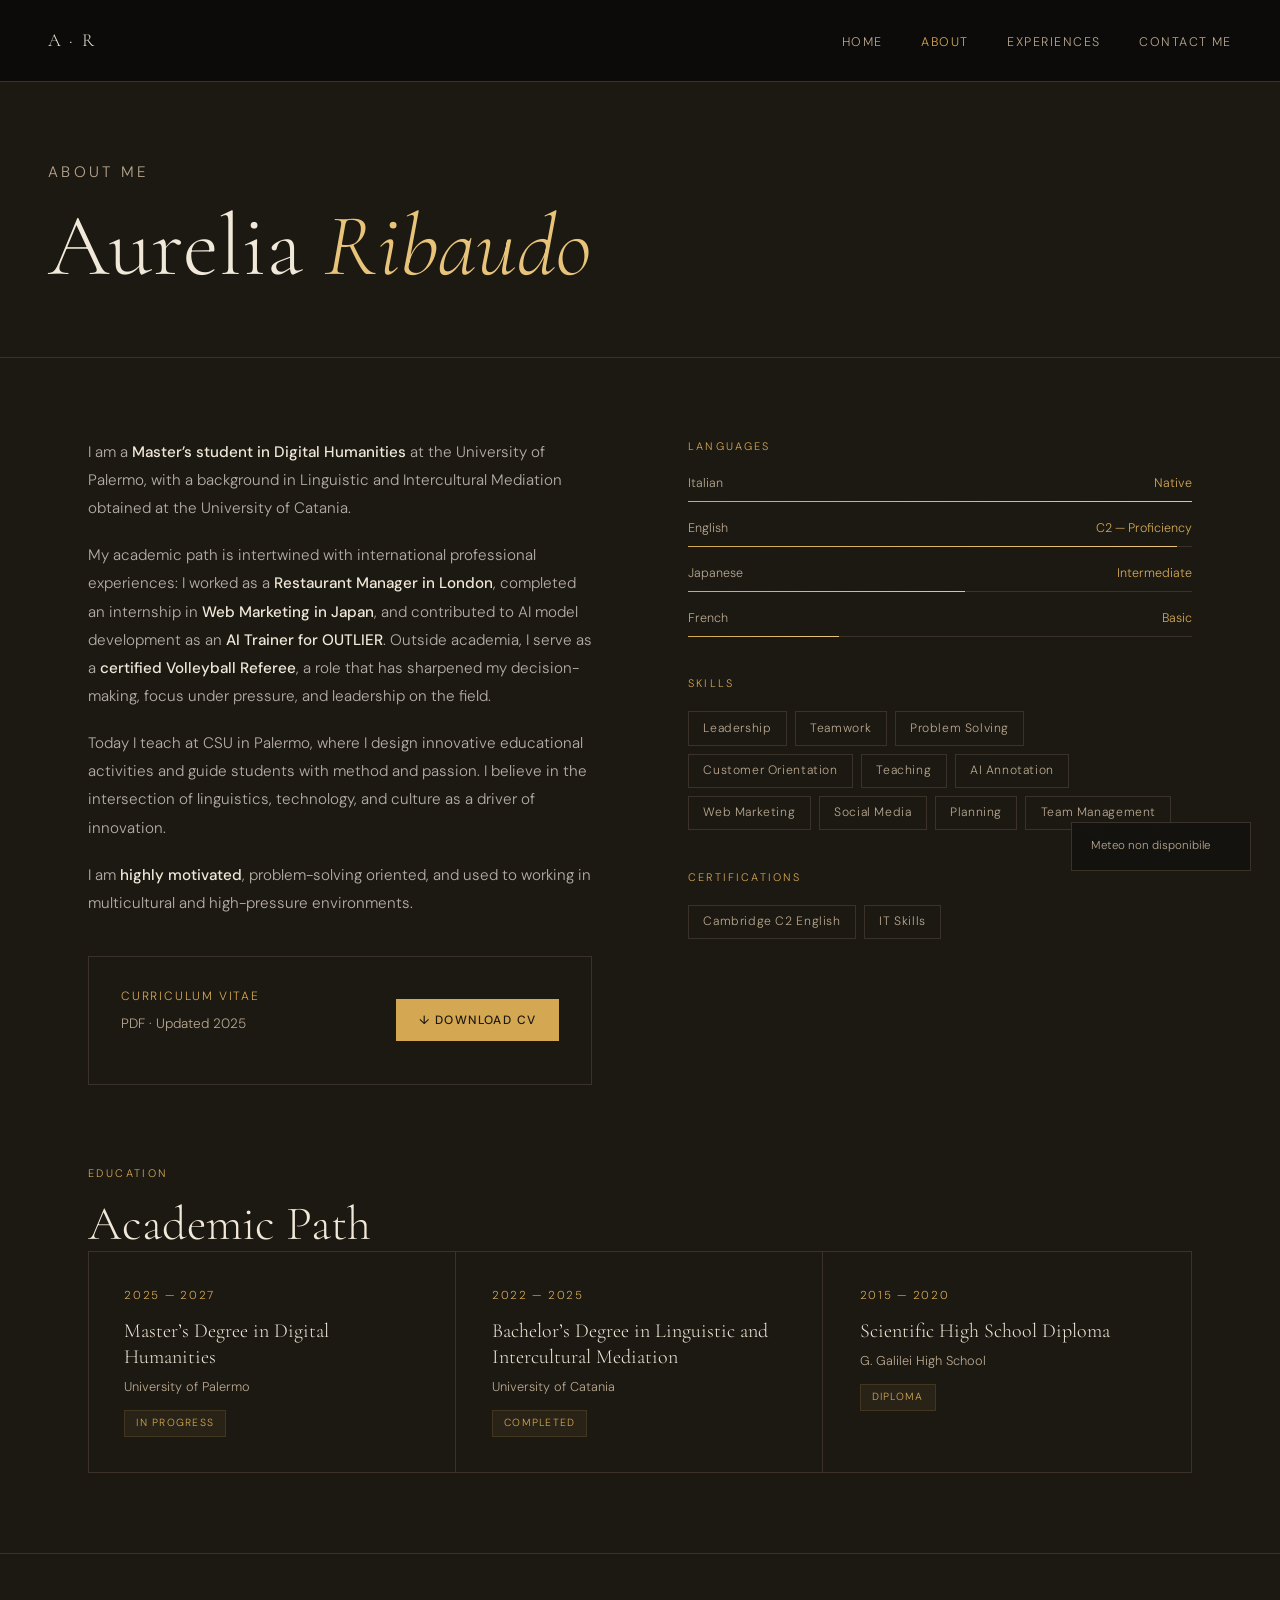
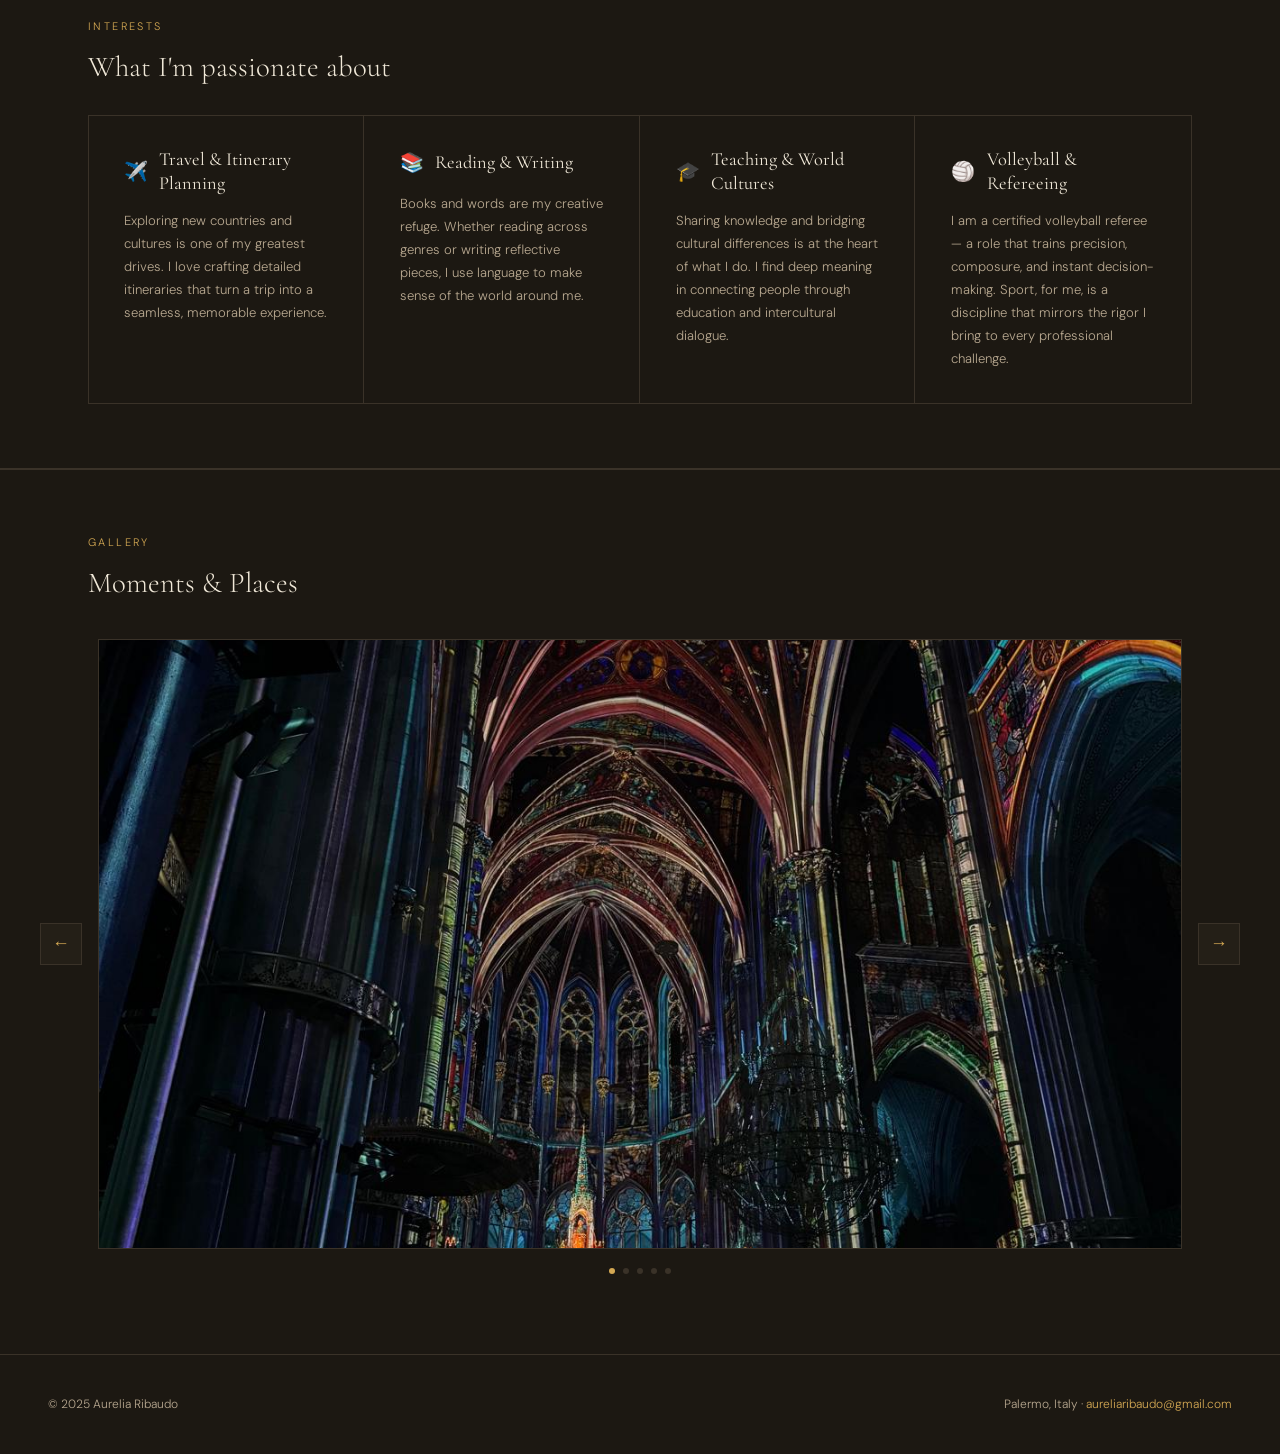
==== about.html @ 33ee03a0 "Add files via upload" ====
<!DOCTYPE html>
<html lang="en">
<head>
  <meta charset="UTF-8" />
  <meta name="viewport" content="width=device-width, initial-scale=1.0" />
  <title>About — Aurelia Ribaudo</title>
  <link rel="preconnect" href="https://fonts.googleapis.com" />
  <link rel="preconnect" href="https://fonts.gstatic.com" crossorigin />
  <link href="https://fonts.googleapis.com/css2?family=Cormorant+Garamond:ital,wght@0,300;0,400;0,600;1,300;1,400&family=DM+Sans:wght@300;400;500&display=swap" rel="stylesheet" />
  <link rel="stylesheet" href="css/global.css" />
  <link rel="stylesheet" href="css/about.css" />
</head>
<body>

<!-- NAV -->
<nav id="main-nav" class="solid">
  <a href="index.html" class="nav-logo">A · R </a>
  <ul class="nav-links">
    <li><a href="index.html">Home</a></li>
    <li><a href="about.html" class="active">About</a></li>
    <li><a href="projects.html">Experiences</a></li>
    <li><a href="contact.html">Contact Me</a></li>
  </ul>
</nav>

<!-- WEATHER WIDGET -->
<div id="weather-widget"></div>

<!-- PAGE HEADER -->
<div class="page-header" style="--before-text: 'ABOUT'">
  <p class="label">About me</p>
  <h1>Aurelia <em>Ribaudo</em></h1>
</div>

<!-- ABOUT -->
<div class="about-section">
  <div class="about-grid">

    <!-- BIO -->
    <div class="about-body animate">
      <p>I am a <strong>Master’s student in Digital Humanities</strong> at the University of Palermo, with a background in Linguistic and Intercultural Mediation obtained at the University of Catania.</p>
      <p>My academic path is intertwined with international professional experiences: I worked as a <strong>Restaurant Manager in London</strong>, completed an internship in <strong>Web Marketing in Japan</strong>, and contributed to AI model development as an <strong>AI Trainer for OUTLIER</strong>. Outside academia, I serve as a <strong>certified Volleyball Referee</strong>, a role that has sharpened my decision-making, focus under pressure, and leadership on the field.</p>      <p>Today I teach at CSU in Palermo, where I design innovative educational activities and guide students with method and passion. I believe in the intersection of linguistics, technology, and culture as a driver of innovation.</p>
      <p>I am <strong>highly motivated</strong>, problem-solving oriented, and used to working in multicultural and high-pressure environments.</p>

      <div class="cv-download-card">
        <div class="cv-info">
          <p>Curriculum Vitae</p>
          <p>PDF · Updated 2025</p>
        </div>
        <a href="images/cvaurepdf.pdf" download class="btn-dl">
          ↓ Download CV
        </a>
      </div>
    </div>

    <!-- SKILLS -->
    <div class="skills-col animate" style="transition-delay:.15s">
      <div class="skill-group">
        <p class="skill-group-label">Languages</p>
        <div class="skill-bar-item">
          <div class="skill-bar-label"><span>Italian</span><span>Native</span></div>
          <div class="skill-bar-track"><div class="skill-bar-fill" data-w="100"></div></div>
        </div>
        <div class="skill-bar-item">
          <div class="skill-bar-label"><span>English</span><span>C2 — Proficiency</span></div>
          <div class="skill-bar-track"><div class="skill-bar-fill" data-w="97"></div></div>
        </div>
        <div class="skill-bar-item">
          <div class="skill-bar-label"><span>Japanese</span><span>Intermediate</span></div>
          <div class="skill-bar-track"><div class="skill-bar-fill" data-w="55"></div></div>
        </div>
        <div class="skill-bar-item">
          <div class="skill-bar-label"><span>French</span><span>Basic</span></div>
          <div class="skill-bar-track"><div class="skill-bar-fill" data-w="30"></div></div>
        </div>
      </div>

      <div class="skill-group">
        <p class="skill-group-label">Skills</p>
        <div class="skill-tags">
          <span class="skill-tag">Leadership</span>
          <span class="skill-tag">Teamwork</span>
          <span class="skill-tag">Problem Solving</span>
          <span class="skill-tag">Customer Orientation</span>
          <span class="skill-tag">Teaching</span>
          <span class="skill-tag">AI Annotation</span>
          <span class="skill-tag">Web Marketing</span>
          <span class="skill-tag">Social Media</span>
          <span class="skill-tag">Planning</span>
          <span class="skill-tag">Team Management</span>
        </div>
      </div>

      <div class="skill-group">
        <p class="skill-group-label">Certifications</p>
        <div class="skill-tags">
          <span class="skill-tag">Cambridge C2 English</span>
          <span class="skill-tag">IT Skills</span>
        </div>
      </div>
    </div>
  </div>
</div>

<!-- EDUCATION -->
<div class="edu-section animate">
  <p class="section-label">Education</p>
  <h2 class="section-title">Academic Path</h2>
  <div class="edu-grid">
    <div class="edu-card">
      <p class="edu-years">2025 — 2027</p>
      <p class="edu-degree">Master’s Degree in Digital Humanities</p>
      <p class="edu-inst">University of Palermo</p>
      <span class="edu-badge">In progress</span>
    </div>
    <div class="edu-card">
      <p class="edu-years">2022 — 2025</p>
      <p class="edu-degree">Bachelor’s Degree in Linguistic and Intercultural Mediation</p>
      <p class="edu-inst">University of Catania</p>
      <span class="edu-badge">Completed</span>
    </div>
    <div class="edu-card">
      <p class="edu-years">2015 — 2020</p>
      <p class="edu-degree">Scientific High School Diploma</p>
      <p class="edu-inst">G. Galilei High School</p>
      <span class="edu-badge">Diploma</span>
    </div>
  </div>
</div>

<!-- INTERESTS -->
<div class="interests-section">
  <div class="interests-inner">
    <p class="section-label">Interests</p>
    <h2 class="section-title" style="font-size:1.8rem">What I'm passionate about</h2>
    <div class="interests-grid">

      <div class="interest-card">
        <div class="interest-card-header">
          <span class="interest-icon">✈️</span>
          <h3 class="interest-card-title">Travel & Itinerary Planning</h3>
        </div>
        <p class="interest-card-desc">Exploring new countries and cultures is one of my greatest drives. I love crafting detailed itineraries that turn a trip into a seamless, memorable experience.</p>
      </div>

      <div class="interest-card">
        <div class="interest-card-header">
          <span class="interest-icon">📚</span>
          <h3 class="interest-card-title">Reading & Writing</h3>
        </div>
        <p class="interest-card-desc">Books and words are my creative refuge. Whether reading across genres or writing reflective pieces, I use language to make sense of the world around me.</p>
      </div>

      <div class="interest-card">
        <div class="interest-card-header">
          <span class="interest-icon">🎓</span>
          <h3 class="interest-card-title">Teaching & World Cultures</h3>
        </div>
        <p class="interest-card-desc">Sharing knowledge and bridging cultural differences is at the heart of what I do. I find deep meaning in connecting people through education and intercultural dialogue.</p>
      </div>
      <div class="interest-card">

      <div class="interest-card-header">
        <span class="interest-icon">🏐</span>
        <h3 class="interest-card-title">Volleyball & Refereeing</h3>
      </div>
      <p class="interest-card-desc">I am a certified volleyball referee — a role that trains precision, composure, and instant decision-making. Sport, for me, is a discipline that mirrors the rigor I bring to every professional challenge.</p>
    </div>

    </div>
  </div>
</div>

<!-- GALLERY -->
<div class="gallery-section">
  <div class="gallery-inner">
    <p class="section-label">Gallery</p>
    <h2 class="section-title" style="font-size:1.8rem">Moments & Places</h2>
  </div>
 <div class="gallery-track-wrapper">
  <button class="gallery-arrow left" id="galleryPrev">&#8592;</button>
  <div class="gallery-track" id="galleryTrack">
    <div class="gallery-slide"><img src="images/img1.jpeg" alt="Photo 1" /></div>
    <div class="gallery-slide"><img src="images/img2.jpeg" alt="Photo 2" /></div>
    <div class="gallery-slide"><img src="images/img3.jpeg" alt="Photo 3" /></div>
    <div class="gallery-slide"><img src="images/img4.jpeg" alt="Photo 4" /></div>
    <div class="gallery-slide"><img src="images/img5.jpeg" alt="Photo 5" /></div>
  </div>
  <button class="gallery-arrow right" id="galleryNext">&#8594;</button>
</div>
<div class="gallery-dots"></div>
</div>

<!-- FOOTER -->
<footer>
  <span>© 2025 Aurelia Ribaudo</span>
  <span>Palermo, Italy · <a href="mailto:aureliaribaudo@gmail.com">aureliaribaudo@gmail.com</a></span>
</footer>

<script src="js/nav.js"></script>
<script src="js/weather.js"></script>
<script src="js/about.js"></script>
</body>
</html>
---- css/global.css ----
/* ── RESET & ROOT ── */
*, *::before, *::after { box-sizing: border-box; margin: 0; padding: 0; }

:root {
  --bg:          #1c1812;          /* sfondo bruno scuro ma non nero */
  --surface:     #241f17;          /* superfici leggermente più chiare */
  --border:      #3a3228;          /* bordi visibili */
  --cream:       #f0e8d8;          /* testo principale: crema chiara, alto contrasto */
  --muted:       #b8a890;          /* testo secondario: leggibile, non troppo fioco */
  --gold:        #d4a853;          /* accento oro vivo */
  --gold-light:  #e8c47a;          /* accento dorato più luminoso */
}

html { scroll-behavior: smooth; }

body {
  background: var(--bg);
  color: var(--cream);
  font-family: 'DM Sans', sans-serif;
  font-weight: 300;
  line-height: 1.6;
  overflow-x: hidden;
}

/* ── NAV ── */
nav {
  position: fixed; top: 0; left: 0; width: 100%; z-index: 100;
  display: flex; align-items: center; justify-content: space-between;
  padding: 1.6rem 3rem;
  border-bottom: 1px solid transparent;
  transition: border-color .4s, background .4s;
}
nav.scrolled {
  background: rgba(12,11,9,.92);
  backdrop-filter: blur(12px);
  border-color: var(--border);
}
nav.solid {
  background: rgba(12,11,9,.92);
  backdrop-filter: blur(12px);
  border-color: var(--border);
}
.nav-logo {
  font-family: 'Cormorant Garamond', serif;
  font-size: 1.15rem; font-weight: 300;
  letter-spacing: .12em; color: var(--cream);
  text-decoration: none;
}
.nav-links { display: flex; gap: 2.4rem; list-style: none; }
.nav-links a {
  color: var(--muted); text-decoration: none;
  font-size: .78rem; letter-spacing: .12em; text-transform: uppercase;
  transition: color .3s;
}
.nav-links a:hover, .nav-links a.active { color: var(--gold); }

/* ── PAGE HEADER ── */
.page-header {
  padding: 9rem 3rem 4rem;
  border-bottom: 1px solid var(--border);
  position: relative; overflow: hidden;
}
.page-header::before {
  position: absolute; right: -1rem; top: 50%; transform: translateY(-50%);
  font-family: 'Cormorant Garamond', serif; font-size: 14vw; font-weight: 300;
  color: #c4a35a06; line-height: 1; pointer-events: none; white-space: nowrap;
}
.label {
  font-size: .68rem; letter-spacing: .22em;
  text-transform: uppercase; color: var(--gold); margin-bottom: 1rem;
}
.page-header h1 {
  font-family: 'Cormorant Garamond', serif;
  font-size: clamp(2.5rem, 7vw, 5.5rem);
  font-weight: 300; line-height: 1.05;
}
.page-header h1 em { font-style: italic; color: var(--gold-light); }
.page-header p { margin-top: 1rem; font-size: .95rem; color: var(--muted); max-width: 480px; }

/* ── SHARED SECTION UTILS ── */
.section-label {
  font-size: .68rem; letter-spacing: .22em;
  text-transform: uppercase; color: var(--gold); margin-bottom: 1rem;
}
.section-title {
  font-family: 'Cormorant Garamond', serif;
  font-size: clamp(1.8rem, 4vw, 3rem);
  font-weight: 300; line-height: 1.1;
}

/* ── BUTTONS ── */
.btn {
  display: inline-block; text-decoration: none;
  padding: .8rem 2rem; font-size: .78rem;
  letter-spacing: .14em; text-transform: uppercase;
  transition: all .3s;
}
.btn-primary { background: var(--gold); color: var(--bg); font-weight: 500; }
.btn-primary:hover { background: var(--gold-light); }
.btn-outline { border: 1px solid var(--muted); color: var(--cream); }
.btn-outline:hover { border-color: var(--gold); color: var(--gold); }

/* ── FOOTER ── */
footer {
  border-top: 1px solid var(--border);
  padding: 2.5rem 3rem;
  display: flex; justify-content: space-between; align-items: center;
  font-size: .75rem; color: var(--muted);
}
footer a { color: var(--gold); text-decoration: none; }

/* ── ANIMATE UTILITY ── */
.animate {
  opacity: 0; transform: translateY(20px);
  transition: opacity .7s, transform .7s;
}
.animate.visible { opacity: 1; transform: translateY(0); }

/* ── WEATHER WIDGET ── */
#weather-widget {
  position: fixed; bottom: 1.8rem; right: 1.8rem; z-index: 200;
  background: rgba(20, 19, 16, .92);
  backdrop-filter: blur(14px);
  border: 1px solid var(--border);
  padding: .9rem 1.2rem;
  display: flex; align-items: center; gap: .9rem;
  min-width: 180px;
  opacity: 0; transform: translateY(10px);
  transition: opacity .5s, transform .5s, border-color .3s;
  cursor: default;
}
#weather-widget.loaded { opacity: 1; transform: translateY(0); }
#weather-widget:hover { border-color: var(--gold); }
.weather-icon { font-size: 1.5rem; line-height: 1; flex-shrink: 0; }
.weather-body { display: flex; flex-direction: column; gap: .05rem; }
.weather-temp {
  font-family: 'Cormorant Garamond', serif;
  font-size: 1.3rem; font-weight: 300; color: var(--cream); line-height: 1;
}
.weather-desc {
  font-size: .68rem; letter-spacing: .08em; text-transform: uppercase;
  color: var(--muted);
}
.weather-loc {
  font-size: .65rem; color: #cfcecb; letter-spacing: .06em;
}
.weather-error { font-size: .72rem; color: var(--muted); }

/* ── ANIMATIONS ── */
@keyframes fadeUp { from { opacity: 0; transform: translateY(24px); } to { opacity: 1; transform: translateY(0); } }
@keyframes fadeIn { from { opacity: 0; } to { opacity: 1; } }
@keyframes pulse { 0%,100% { opacity: 1; } 50% { opacity: .3; } }

/* ── RESPONSIVE ── */
@media (max-width: 768px) {
  nav { padding: 1.2rem 1.5rem; }
  .page-header { padding: 7rem 1.5rem 3rem; }
  footer { flex-direction: column; gap: 1rem; text-align: center; padding: 2rem 1.5rem; }
  #weather-widget { bottom: 1rem; right: 1rem; padding: .7rem .9rem; min-width: 0; }
}
---- css/about.css ----
:root {
  --bg:          #1c1812;          /* sfondo bruno scuro ma non nero */
  --surface:     #241f17;          /* superfici leggermente più chiare */
  --border:      #3a3228;          /* bordi visibili */
  --cream:       #f0e8d8;          /* testo principale: crema chiara, alto contrasto */
  --muted:       #b8a890;          /* testo secondario: leggibile, non troppo fioco */
  --gold:        #d4a853;          /* accento oro vivo */
  --gold-light:  #e8c47a;          /* accento dorato più luminoso */
}/* ── ABOUT SECTION ── */
.about-section { padding: 5rem 3rem; max-width: 1200px; margin: 0 auto; }
.about-grid { display: grid; grid-template-columns: 1fr 1fr; gap: 6rem; align-items: start; }

.about-body p { color: #b5afa6; font-size: .95rem; line-height: 1.85; margin-bottom: 1.2rem; }
.about-body p strong { color: var(--cream); font-weight: 500; }

/* CV Download Card */
.cv-download-card {
  margin-top: 2.4rem;
  border: 1px solid var(--border);
  padding: 1.8rem 2rem;
  display: flex; align-items: center; justify-content: space-between; gap: 1rem;
  transition: border-color .3s;
}
.cv-download-card:hover { border-color: var(--gold); }
.cv-info p:first-child {
  font-size: .75rem; letter-spacing: .15em; text-transform: uppercase;
  color: var(--gold); margin-bottom: .2rem;
}
.cv-info p:last-child { font-size: .85rem; color: var(--muted); }
.btn-dl {
  display: inline-flex; align-items: center; gap: .5rem;
  background: var(--gold); color: var(--bg);
  padding: .7rem 1.4rem;
  font-size: .75rem; letter-spacing: .12em; text-transform: uppercase; font-weight: 500;
  text-decoration: none; white-space: nowrap; transition: background .3s;
}
.btn-dl:hover { background: var(--gold-light); }

/* ── SKILLS COL ── */
.skill-group { margin-bottom: 2.4rem; }
.skill-group-label { font-size: .68rem; letter-spacing: .2em; text-transform: uppercase; color: var(--gold); margin-bottom: 1.2rem; }

.skill-tags { display: flex; flex-wrap: wrap; gap: .5rem; }
.skill-tag {
  padding: .4rem .9rem; border: 1px solid var(--border);
  font-size: .76rem; color: var(--muted); letter-spacing: .05em; transition: all .25s;
}
.skill-tag:hover { border-color: var(--gold); color: var(--cream); }

.skill-bar-item { margin-bottom: 1.1rem; }
.skill-bar-label {
  display: flex; justify-content: space-between;
  font-size: .78rem; color: var(--muted); margin-bottom: .4rem;
}
.skill-bar-label span:last-child { color: var(--gold); }
.skill-bar-track { height: 1px; background: var(--border); position: relative; }
.skill-bar-fill {
  height: 1px;
  background: linear-gradient(90deg, var(--gold), var(--gold-light));
  width: 0; transition: width 1.2s ease;
}

/* ── EDUCATION ── */
.edu-section { padding: 0 3rem 5rem; max-width: 1200px; margin: 0 auto; }
.edu-grid {
  display: grid; grid-template-columns: repeat(auto-fit, minmax(280px, 1fr));
  gap: 1px; border: 1px solid var(--border);
}
.edu-card {
  padding: 2.2rem; border-right: 1px solid var(--border);
  transition: background .3s;
}
.edu-card:last-child { border-right: none; }
.edu-card:hover { background: var(--surface); }
.edu-years { font-size: .72rem; letter-spacing: .15em; text-transform: uppercase; color: var(--gold); margin-bottom: .8rem; }
.edu-degree { font-family: 'Cormorant Garamond', serif; font-size: 1.25rem; line-height: 1.3; color: var(--cream); margin-bottom: .4rem; }
.edu-inst { font-size: .8rem; color: var(--muted); }
.edu-badge {
  display: inline-block; margin-top: .8rem;
  padding: .25rem .7rem;
  background: #c4a35a12; border: 1px solid #c4a35a28;
  color: var(--gold); font-size: .65rem; letter-spacing: .12em; text-transform: uppercase;
}

/* ── INTERESTS ── */
.interests-section {
  padding: 4rem 0;               
  background: var(--bg);
  border-top: 1px solid var(--border);
  border-bottom: 1px solid var(--border);
}

.interests-inner {
  max-width: 1200px;
  margin: 0 auto;
  padding: 0 3rem;             
}
.interests-grid {
  display: grid;
  grid-template-columns: repeat(auto-fit, minmax(260px, 1fr));
  gap: 1px;
  border: 1px solid var(--border);
  margin-top: 2rem;
}

.interest-card {
  padding: 2rem 2.2rem;
  border-right: 1px solid var(--border);
  transition: background .3s;
}
.interest-card:last-child { border-right: none; }
.interest-card:hover { background: rgba(212, 168, 83, 0.04); }

.interest-card-header {
  display: flex;
  align-items: center;
  gap: .7rem;
  margin-bottom: .9rem;
}

.interest-icon { font-size: 1.2rem; }

.interest-card-title {
  font-family: 'Cormorant Garamond', serif;
  font-size: 1.15rem;
  font-weight: 400;
  color: var(--cream);
  line-height: 1.3;
}

.interest-card-desc {
  font-size: .82rem;
  color: var(--muted);
  line-height: 1.75;
}
/* ── GALLERY ── */
.gallery-section {
  padding: 4rem 0 5rem;
  background: var(--bg);
  border-top: 1px solid var(--border);
}
.gallery-inner {
  max-width: 1200px;
  margin: 0 auto 2.5rem;
  padding: 0 3rem;
}

.gallery-track-wrapper {
  position: relative;
  max-width: 1200px;
  margin: 0 auto;
  padding: 0 0rem;
  display: flex;
  align-items: center;
  gap: 1rem;
}

.gallery-track {
  flex: 1;
  overflow: hidden;              /* nasconde tutto tranne la slide attiva */
  border: 1px solid var(--border);
  aspect-ratio: 16 / 9;         /* proporzione del rettangolo */
  position: relative;
}

.gallery-slide {
  position: absolute;
  inset: 0;
  opacity: 0;
  transition: opacity .6s ease;
}
.gallery-slide.active { opacity: 1; }

.gallery-slide img {
  width: 100%;
  height: 100%;
  object-fit: cover;             /* riempie il rettangolo senza distorcere */
  display: block;
}

/* Frecce */
.gallery-arrow {
  flex-shrink: 0;
  background: var(--surface);
  border: 1px solid var(--border);
  color: var(--gold);
  width: 42px; height: 42px;
  font-size: 1.1rem;
  cursor: pointer;
  transition: all .25s;
  display: flex; align-items: center; justify-content: center;
}
.gallery-arrow:hover { background: var(--gold); color: var(--bg); border-color: var(--gold); }

/* Dots */
.gallery-dots {
  display: flex;
  justify-content: center;
  gap: .5rem;
  margin-top: 1.2rem;
}
.gallery-dot {
  width: 6px; height: 6px;
  border-radius: 50%;
  background: var(--border);
  cursor: pointer;
  transition: background .3s;
}
.gallery-dot.active { background: var(--gold); }

@media (max-width: 768px) {
  .gallery-inner  { padding: 0 1.5rem; }
  .gallery-track-wrapper { padding: 0 1.5rem; }
  .gallery-arrow  { width: 34px; height: 34px; font-size: .9rem; }
}

@media (max-width: 768px) {
  .gallery-inner { padding: 0 1.5rem; }
  .gallery-track { padding: 0 1.5rem; }
  .gallery-arrow { display: none; }
}

/* ── RESPONSIVE ── */
@media (max-width: 768px) {
  .about-section { padding: 3rem 1.5rem; }
  .about-grid { grid-template-columns: 1fr; gap: 3rem; }
  .edu-section { padding: 0 1.5rem 3rem; }
  .interests-section { padding: 2.5rem 1.5rem; }
  .cv-download-card { flex-direction: column; align-items: flex-start; }
  .interest-card { border-right: none; border-bottom: 1px solid var(--border); }
  .interest-card:last-child { border-bottom: none; }
}
/* ── RESPONSIVE ── */
@media (max-width: 768px) {
  .about-section { padding: 3rem 1.5rem; }
  .about-grid { grid-template-columns: 1fr; gap: 3rem; }
  .edu-section { padding: 0 1.5rem 3rem; }
  .interests-section { padding: 2.5rem 1.5rem; }
  .cv-download-card { flex-direction: column; align-items: flex-start; }
}
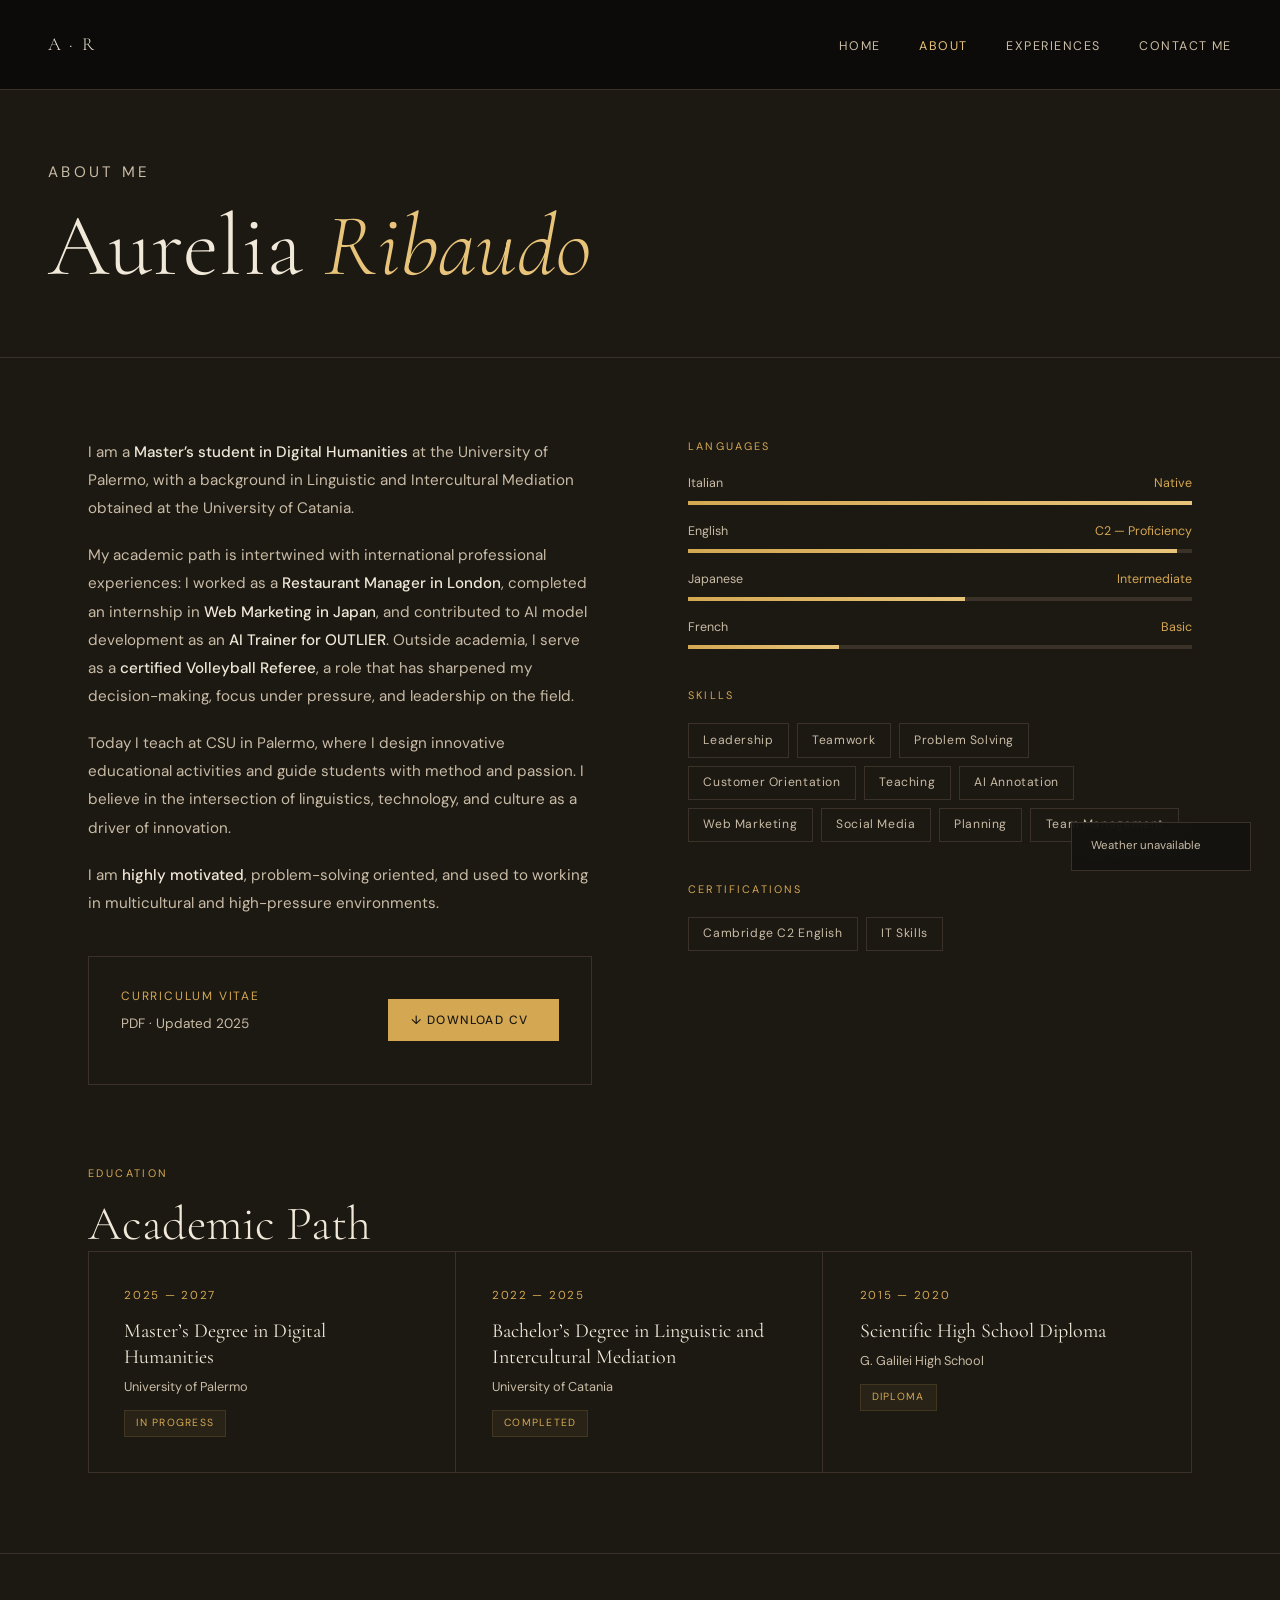
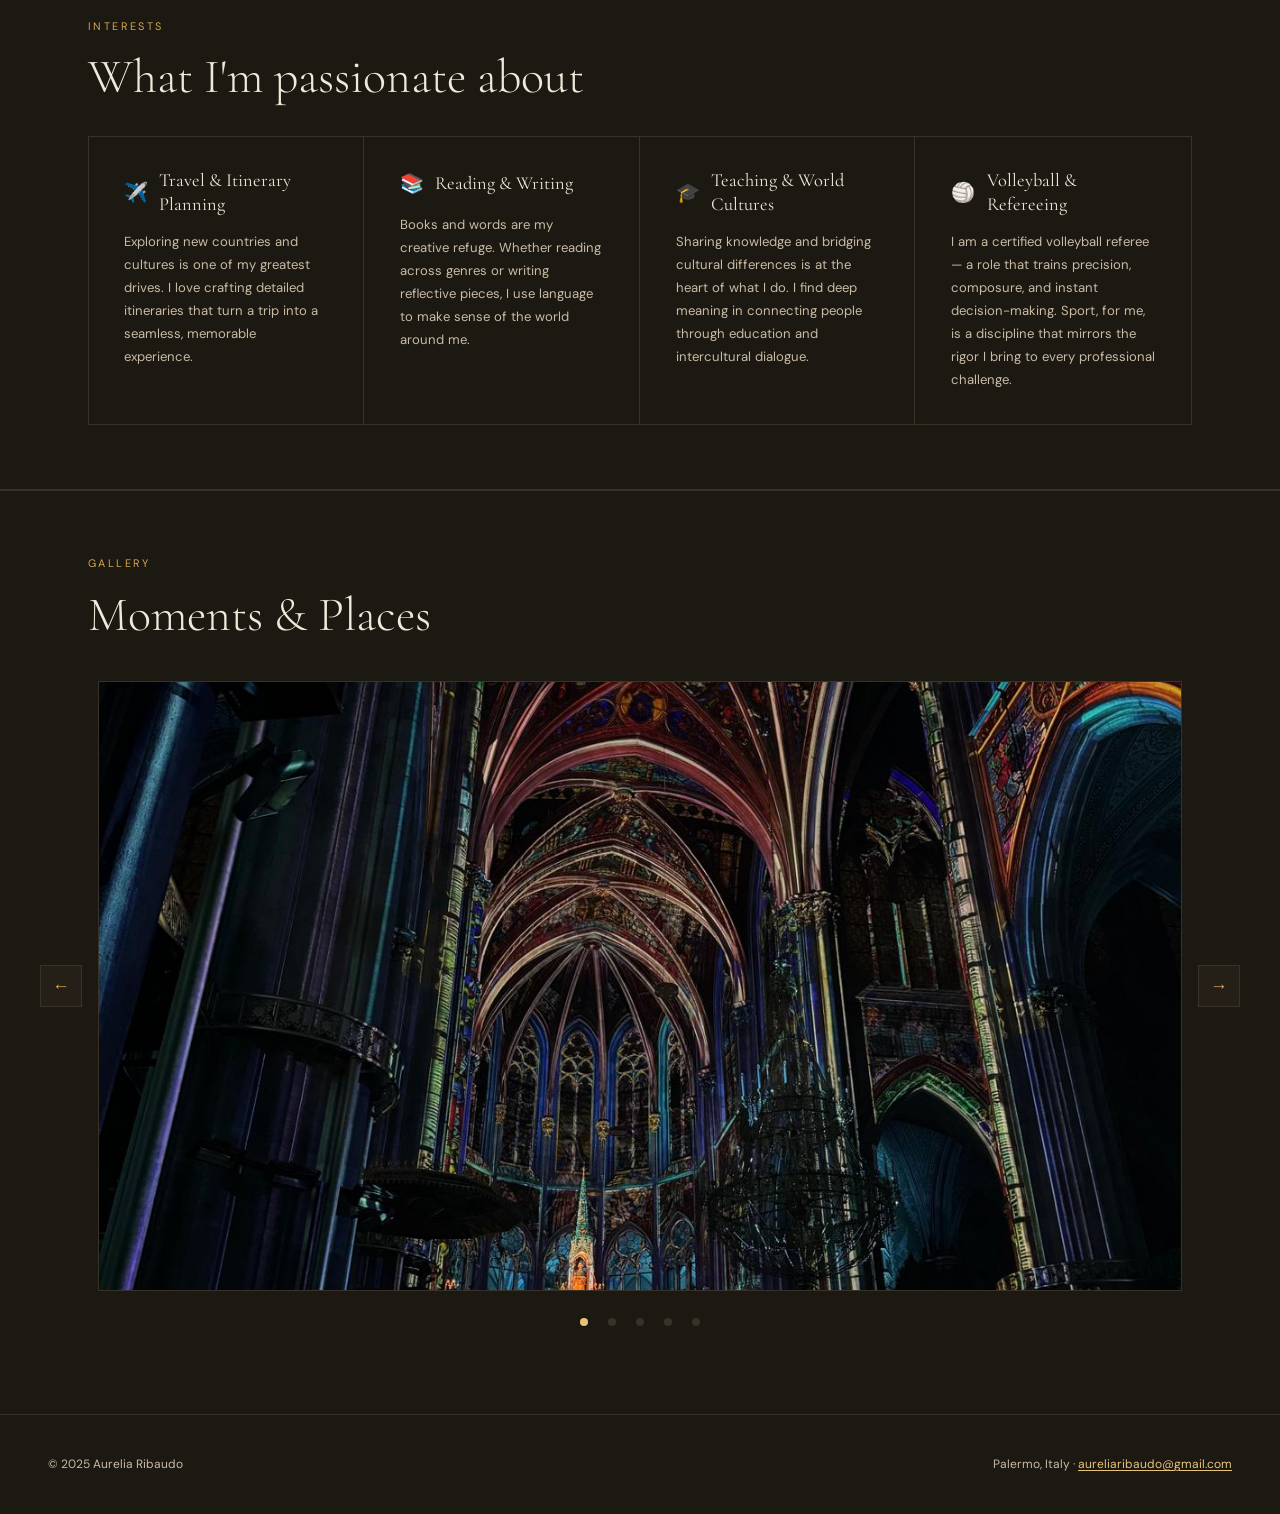
==== commit c134afa0: "Add files via upload" ====
--- a/about.html
+++ b/about.html
@@ -1,35 +1,38 @@
 <!DOCTYPE html>
 <html lang="en">
 <head>
-  <meta charset="UTF-8" />
-  <meta name="viewport" content="width=device-width, initial-scale=1.0" />
+  <meta charset="UTF-8">
+  <meta name="viewport" content="width=device-width, initial-scale=1.0">
   <title>About — Aurelia Ribaudo</title>
-  <link rel="preconnect" href="https://fonts.googleapis.com" />
-  <link rel="preconnect" href="https://fonts.gstatic.com" crossorigin />
-  <link href="https://fonts.googleapis.com/css2?family=Cormorant+Garamond:ital,wght@0,300;0,400;0,600;1,300;1,400&family=DM+Sans:wght@300;400;500&display=swap" rel="stylesheet" />
-  <link rel="stylesheet" href="css/global.css" />
-  <link rel="stylesheet" href="css/about.css" />
+  <link rel="preconnect" href="https://fonts.googleapis.com">
+  <link rel="preconnect" href="https://fonts.gstatic.com" crossorigin>
+  <link href="https://fonts.googleapis.com/css2?family=Cormorant+Garamond:ital,wght@0,300;0,400;0,600;1,300;1,400&family=DM+Sans:wght@300;400;500&display=swap" rel="stylesheet">
+  <link rel="stylesheet" href="css/global.css">
+  <link rel="stylesheet" href="css/about.css">
 </head>
 <body>
+<a class="skip-link" href="#main-content">Skip to main content</a>
 
 <!-- NAV -->
-<nav id="main-nav" class="solid">
-  <a href="index.html" class="nav-logo">A · R </a>
+<nav id="main-nav" class="solid" aria-label="Main navigation">
+  <a href="index.html" class="nav-logo">A · R<span class="sr-only">, Aurelia Ribaudo home page</span></a>
   <ul class="nav-links">
     <li><a href="index.html">Home</a></li>
-    <li><a href="about.html" class="active">About</a></li>
+    <li><a href="about.html" class="active" aria-current="page">About</a></li>
     <li><a href="projects.html">Experiences</a></li>
     <li><a href="contact.html">Contact Me</a></li>
   </ul>
 </nav>
 
 <!-- WEATHER WIDGET -->
-<div id="weather-widget"></div>
+<div id="weather-widget" role="status" aria-live="polite" aria-atomic="true" aria-label="Current weather"></div>
+
+<main id="main-content" tabindex="-1">
 
 <!-- PAGE HEADER -->
-<div class="page-header" style="--before-text: 'ABOUT'">
+<div class="page-header">
   <p class="label">About me</p>
-  <h1>Aurelia <em>Ribaudo</em></h1>
+  <h1 id="about-title">Aurelia <em>Ribaudo</em></h1>
 </div>
 
 <!-- ABOUT -->
@@ -48,30 +51,30 @@
           <p>PDF · Updated 2025</p>
         </div>
         <a href="images/cvaurepdf.pdf" download class="btn-dl">
-          ↓ Download CV
+          ↓ Download CV<span class="sr-only"> PDF</span>
         </a>
       </div>
     </div>
 
     <!-- SKILLS -->
-    <div class="skills-col animate" style="transition-delay:.15s">
+    <div class="skills-col animate delay-short">
       <div class="skill-group">
         <p class="skill-group-label">Languages</p>
         <div class="skill-bar-item">
           <div class="skill-bar-label"><span>Italian</span><span>Native</span></div>
-          <div class="skill-bar-track"><div class="skill-bar-fill" data-w="100"></div></div>
+          <progress class="skill-bar-track" value="100" max="100" aria-label="Italian language proficiency: Native">100%</progress>
         </div>
         <div class="skill-bar-item">
           <div class="skill-bar-label"><span>English</span><span>C2 — Proficiency</span></div>
-          <div class="skill-bar-track"><div class="skill-bar-fill" data-w="97"></div></div>
+          <progress class="skill-bar-track" value="97" max="100" aria-label="English language proficiency: C2 Proficiency">97%</progress>
         </div>
         <div class="skill-bar-item">
           <div class="skill-bar-label"><span>Japanese</span><span>Intermediate</span></div>
-          <div class="skill-bar-track"><div class="skill-bar-fill" data-w="55"></div></div>
+          <progress class="skill-bar-track" value="55" max="100" aria-label="Japanese language proficiency: Intermediate">55%</progress>
         </div>
         <div class="skill-bar-item">
           <div class="skill-bar-label"><span>French</span><span>Basic</span></div>
-          <div class="skill-bar-track"><div class="skill-bar-fill" data-w="30"></div></div>
+          <progress class="skill-bar-track" value="30" max="100" aria-label="French language proficiency: Basic">30%</progress>
         </div>
       </div>
 
@@ -132,37 +135,37 @@
 <div class="interests-section">
   <div class="interests-inner">
     <p class="section-label">Interests</p>
-    <h2 class="section-title" style="font-size:1.8rem">What I'm passionate about</h2>
+    <h2 class="section-title section-title-sm">What I'm passionate about</h2>
     <div class="interests-grid">
 
       <div class="interest-card">
         <div class="interest-card-header">
-          <span class="interest-icon">✈️</span>
-          <h3 class="interest-card-title">Travel & Itinerary Planning</h3>
+          <span class="interest-icon" aria-hidden="true">✈️</span>
+          <h3 class="interest-card-title">Travel &amp; Itinerary Planning</h3>
         </div>
         <p class="interest-card-desc">Exploring new countries and cultures is one of my greatest drives. I love crafting detailed itineraries that turn a trip into a seamless, memorable experience.</p>
       </div>
 
       <div class="interest-card">
         <div class="interest-card-header">
-          <span class="interest-icon">📚</span>
-          <h3 class="interest-card-title">Reading & Writing</h3>
+          <span class="interest-icon" aria-hidden="true">📚</span>
+          <h3 class="interest-card-title">Reading &amp; Writing</h3>
         </div>
         <p class="interest-card-desc">Books and words are my creative refuge. Whether reading across genres or writing reflective pieces, I use language to make sense of the world around me.</p>
       </div>
 
       <div class="interest-card">
         <div class="interest-card-header">
-          <span class="interest-icon">🎓</span>
-          <h3 class="interest-card-title">Teaching & World Cultures</h3>
+          <span class="interest-icon" aria-hidden="true">🎓</span>
+          <h3 class="interest-card-title">Teaching &amp; World Cultures</h3>
         </div>
         <p class="interest-card-desc">Sharing knowledge and bridging cultural differences is at the heart of what I do. I find deep meaning in connecting people through education and intercultural dialogue.</p>
       </div>
       <div class="interest-card">
 
       <div class="interest-card-header">
-        <span class="interest-icon">🏐</span>
-        <h3 class="interest-card-title">Volleyball & Refereeing</h3>
+        <span class="interest-icon" aria-hidden="true">🏐</span>
+        <h3 class="interest-card-title">Volleyball &amp; Refereeing</h3>
       </div>
       <p class="interest-card-desc">I am a certified volleyball referee — a role that trains precision, composure, and instant decision-making. Sport, for me, is a discipline that mirrors the rigor I bring to every professional challenge.</p>
     </div>
@@ -175,21 +178,23 @@
 <div class="gallery-section">
   <div class="gallery-inner">
     <p class="section-label">Gallery</p>
-    <h2 class="section-title" style="font-size:1.8rem">Moments & Places</h2>
+    <h2 class="section-title section-title-sm">Moments &amp; Places</h2>
   </div>
  <div class="gallery-track-wrapper">
-  <button class="gallery-arrow left" id="galleryPrev">&#8592;</button>
-  <div class="gallery-track" id="galleryTrack">
-    <div class="gallery-slide"><img src="images/img1.jpeg" alt="Photo 1" /></div>
-    <div class="gallery-slide"><img src="images/img2.jpeg" alt="Photo 2" /></div>
-    <div class="gallery-slide"><img src="images/img3.jpeg" alt="Photo 3" /></div>
-    <div class="gallery-slide"><img src="images/img4.jpeg" alt="Photo 4" /></div>
-    <div class="gallery-slide"><img src="images/img5.jpeg" alt="Photo 5" /></div>
-  </div>
-  <button class="gallery-arrow right" id="galleryNext">&#8594;</button>
-</div>
-<div class="gallery-dots"></div>
-</div>
+  <button class="gallery-arrow left" id="galleryPrev" type="button" aria-label="Previous gallery image">&#8592;</button>
+  <section class="gallery-track" id="galleryTrack" aria-label="Gallery: moments and places" aria-live="polite">
+    <div class="gallery-slide"><img src="images/img1.jpeg" alt="Illuminated Gothic church interior with vaulted ceiling and stained glass"></div>
+    <div class="gallery-slide"><img src="images/img2.jpeg" alt="City view through large palace windows overlooking gardens"></div>
+    <div class="gallery-slide"><img src="images/img3.jpeg" alt="Historic palace facade with green domes and a horse carriage"></div>
+    <div class="gallery-slide"><img src="images/img4.jpeg" alt="Two red mugs at a Christmas market with a decorated tree in the background"></div>
+    <div class="gallery-slide"><img src="images/img5.jpeg" alt="Breakfast with croissant and coffee in front of a Christmas tree"></div>
+  </section>
+  <button class="gallery-arrow right" id="galleryNext" type="button" aria-label="Next gallery image">&#8594;</button>
+</div>
+<div class="gallery-dots" role="group" aria-label="Choose gallery image"></div>
+</div>
+
+</main>
 
 <!-- FOOTER -->
 <footer>
@@ -201,4 +206,4 @@
 <script src="js/weather.js"></script>
 <script src="js/about.js"></script>
 </body>
-</html>+</html>
--- a/css/global.css
+++ b/css/global.css
@@ -6,9 +6,11 @@
   --surface:     #241f17;          /* superfici leggermente più chiare */
   --border:      #3a3228;          /* bordi visibili */
   --cream:       #f0e8d8;          /* testo principale: crema chiara, alto contrasto */
-  --muted:       #b8a890;          /* testo secondario: leggibile, non troppo fioco */
+  --muted:       #c9bca6;          /* testo secondario: leggibile, non troppo fioco */
   --gold:        #d4a853;          /* accento oro vivo */
   --gold-light:  #e8c47a;          /* accento dorato più luminoso */
+  --focus:       #f7d27a;
+  --error:       #ff8f8f;
 }
 
 html { scroll-behavior: smooth; }
@@ -17,10 +19,50 @@
   background: var(--bg);
   color: var(--cream);
   font-family: 'DM Sans', sans-serif;
-  font-weight: 300;
+  font-weight: 400;
   line-height: 1.6;
   overflow-x: hidden;
 }
+
+.skip-link {
+  position: fixed;
+  top: .75rem;
+  left: .75rem;
+  z-index: 1000;
+  transform: translateY(-160%);
+  background: var(--cream);
+  color: var(--bg);
+  padding: .75rem 1rem;
+  font-size: .85rem;
+  font-weight: 600;
+  text-decoration: none;
+  transition: transform .2s ease;
+}
+
+.skip-link:focus-visible { transform: translateY(0); }
+
+.sr-only {
+  position: absolute;
+  width: 1px;
+  height: 1px;
+  padding: 0;
+  margin: -1px;
+  overflow: hidden;
+  clip: rect(0, 0, 0, 0);
+  white-space: nowrap;
+  border: 0;
+}
+
+.delay-short { transition-delay: .15s; }
+
+.section-title-sm { font-size: 1.8rem; }
+
+:focus-visible {
+  outline: 3px solid var(--focus);
+  outline-offset: 4px;
+}
+
+main:focus { outline: none; }
 
 /* ── NAV ── */
 nav {
@@ -41,6 +83,10 @@
   border-color: var(--border);
 }
 .nav-logo {
+  display: inline-flex;
+  align-items: center;
+  min-height: 24px;
+  padding: .25rem 0;
   font-family: 'Cormorant Garamond', serif;
   font-size: 1.15rem; font-weight: 300;
   letter-spacing: .12em; color: var(--cream);
@@ -52,7 +98,7 @@
   font-size: .78rem; letter-spacing: .12em; text-transform: uppercase;
   transition: color .3s;
 }
-.nav-links a:hover, .nav-links a.active { color: var(--gold); }
+.nav-links a:hover, .nav-links a.active, .nav-links a[aria-current="page"] { color: var(--gold-light); }
 
 /* ── PAGE HEADER ── */
 .page-header {
@@ -95,7 +141,7 @@
   letter-spacing: .14em; text-transform: uppercase;
   transition: all .3s;
 }
-.btn-primary { background: var(--gold); color: var(--bg); font-weight: 500; }
+.btn-primary { background: var(--gold); color: var(--bg); font-weight: 600; }
 .btn-primary:hover { background: var(--gold-light); }
 .btn-outline { border: 1px solid var(--muted); color: var(--cream); }
 .btn-outline:hover { border-color: var(--gold); color: var(--gold); }
@@ -107,7 +153,7 @@
   display: flex; justify-content: space-between; align-items: center;
   font-size: .75rem; color: var(--muted);
 }
-footer a { color: var(--gold); text-decoration: none; }
+footer a { color: var(--gold-light); text-decoration: underline; text-underline-offset: .2em; }
 
 /* ── ANIMATE UTILITY ── */
 .animate {
@@ -146,6 +192,16 @@
 }
 .weather-error { font-size: .72rem; color: var(--muted); }
 
+@media (prefers-reduced-motion: reduce) {
+  html { scroll-behavior: auto; }
+  *, *::before, *::after {
+    animation-duration: .01ms !important;
+    animation-iteration-count: 1 !important;
+    scroll-behavior: auto !important;
+    transition-duration: .01ms !important;
+  }
+}
+
 /* ── ANIMATIONS ── */
 @keyframes fadeUp { from { opacity: 0; transform: translateY(24px); } to { opacity: 1; transform: translateY(0); } }
 @keyframes fadeIn { from { opacity: 0; } to { opacity: 1; } }
--- a/css/about.css
+++ b/css/about.css
@@ -3,14 +3,14 @@
   --surface:     #241f17;          /* superfici leggermente più chiare */
   --border:      #3a3228;          /* bordi visibili */
   --cream:       #f0e8d8;          /* testo principale: crema chiara, alto contrasto */
-  --muted:       #b8a890;          /* testo secondario: leggibile, non troppo fioco */
+  --muted:       #c9bca6;          /* testo secondario: leggibile, non troppo fioco */
   --gold:        #d4a853;          /* accento oro vivo */
   --gold-light:  #e8c47a;          /* accento dorato più luminoso */
 }/* ── ABOUT SECTION ── */
 .about-section { padding: 5rem 3rem; max-width: 1200px; margin: 0 auto; }
 .about-grid { display: grid; grid-template-columns: 1fr 1fr; gap: 6rem; align-items: start; }
 
-.about-body p { color: #b5afa6; font-size: .95rem; line-height: 1.85; margin-bottom: 1.2rem; }
+.about-body p { color: var(--muted); font-size: .95rem; line-height: 1.85; margin-bottom: 1.2rem; }
 .about-body p strong { color: var(--cream); font-weight: 500; }
 
 /* CV Download Card */
@@ -53,7 +53,19 @@
   font-size: .78rem; color: var(--muted); margin-bottom: .4rem;
 }
 .skill-bar-label span:last-child { color: var(--gold); }
-.skill-bar-track { height: 1px; background: var(--border); position: relative; }
+.skill-bar-track {
+  display: block;
+  width: 100%;
+  height: 4px;
+  background: var(--border);
+  border: 0;
+  position: relative;
+  appearance: none;
+  -webkit-appearance: none;
+}
+.skill-bar-track::-webkit-progress-bar { background: var(--border); }
+.skill-bar-track::-webkit-progress-value { background: linear-gradient(90deg, var(--gold), var(--gold-light)); }
+.skill-bar-track::-moz-progress-bar { background: linear-gradient(90deg, var(--gold), var(--gold-light)); }
 .skill-bar-fill {
   height: 1px;
   background: linear-gradient(90deg, var(--gold), var(--gold-light));
@@ -196,17 +208,32 @@
 .gallery-dots {
   display: flex;
   justify-content: center;
-  gap: .5rem;
+  gap: .25rem;
   margin-top: 1.2rem;
 }
 .gallery-dot {
-  width: 6px; height: 6px;
+  width: 24px; height: 24px;
+  border-radius: 50%;
+  border: 0;
+  background: transparent;
+  cursor: pointer;
+  display: block;
+  padding: 0;
+  position: relative;
+  transition: background .3s;
+}
+.gallery-dot::before {
+  content: '';
+  position: absolute;
+  top: 50%;
+  left: 50%;
+  width: 8px;
+  height: 8px;
   border-radius: 50%;
   background: var(--border);
-  cursor: pointer;
-  transition: background .3s;
-}
-.gallery-dot.active { background: var(--gold); }
+  transform: translate(-50%, -50%);
+}
+.gallery-dot.active::before, .gallery-dot[aria-current="true"]::before { background: var(--gold-light); }
 
 @media (max-width: 768px) {
   .gallery-inner  { padding: 0 1.5rem; }
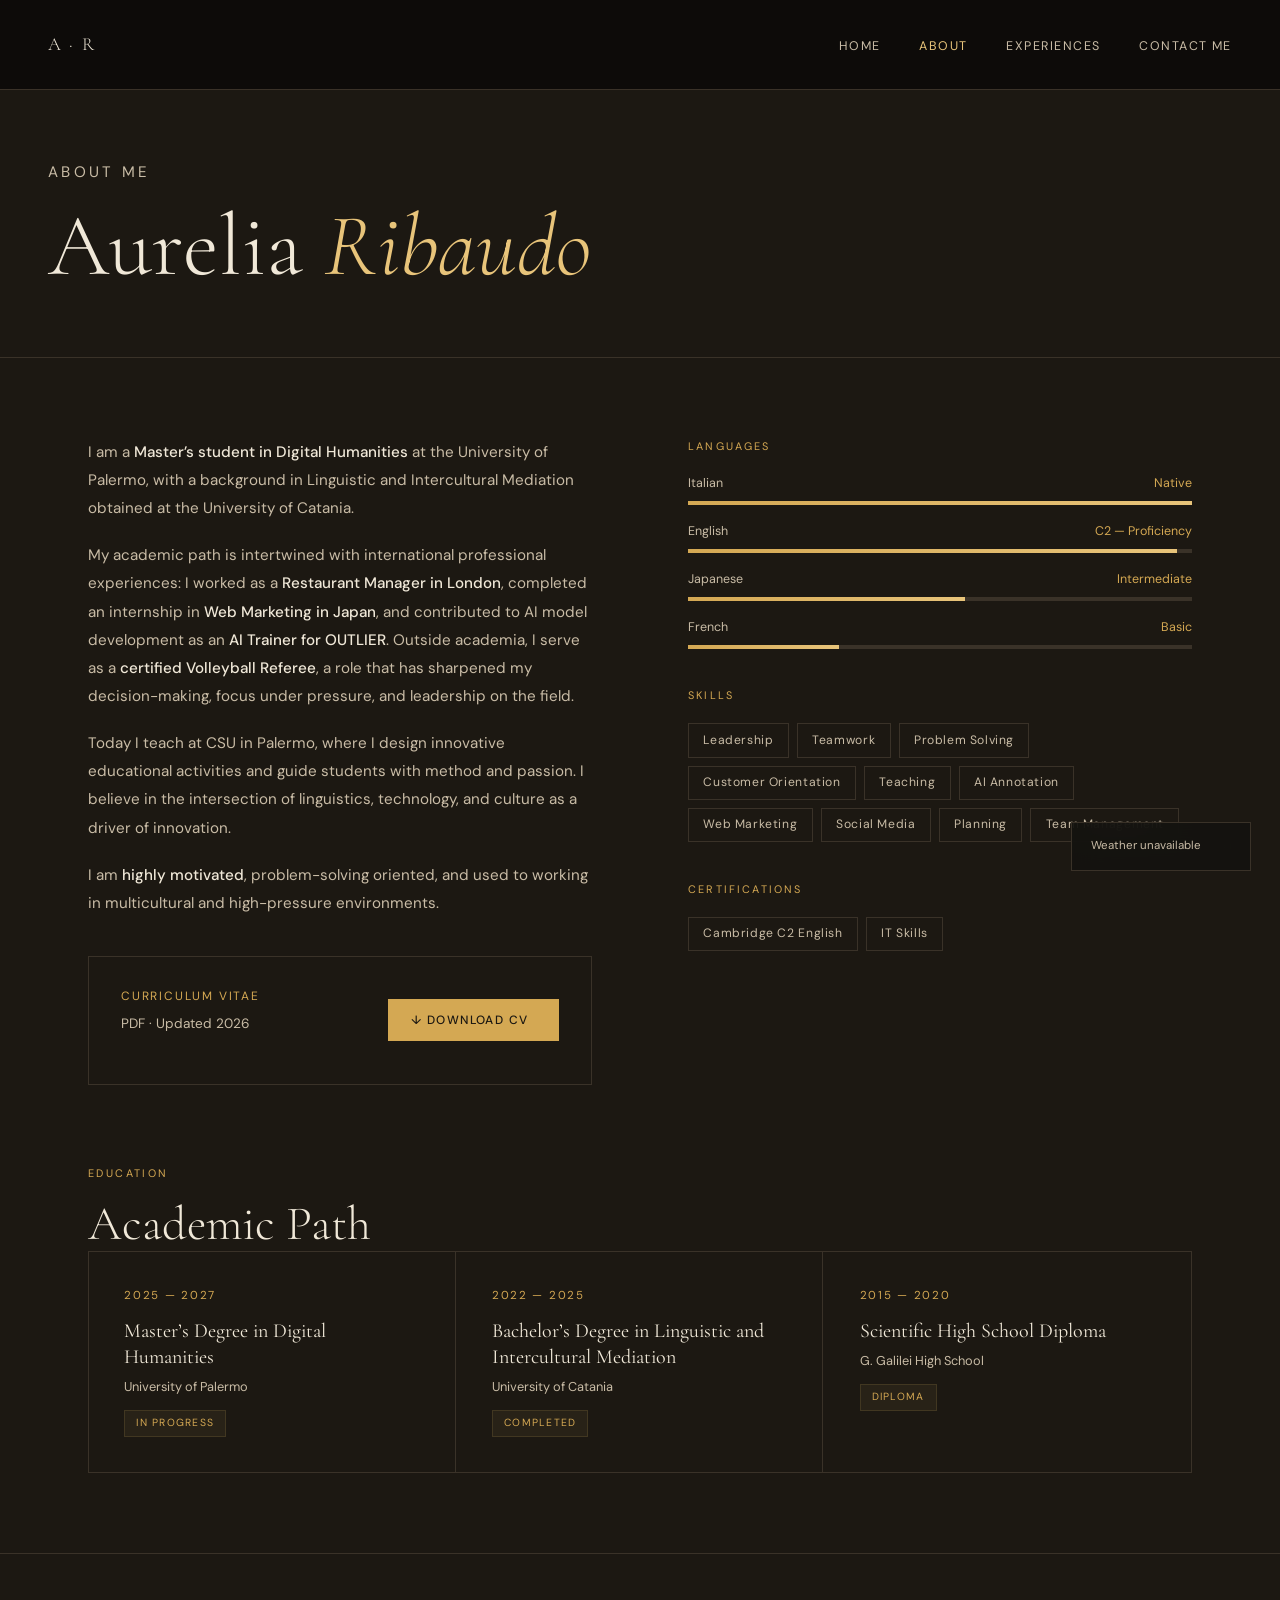
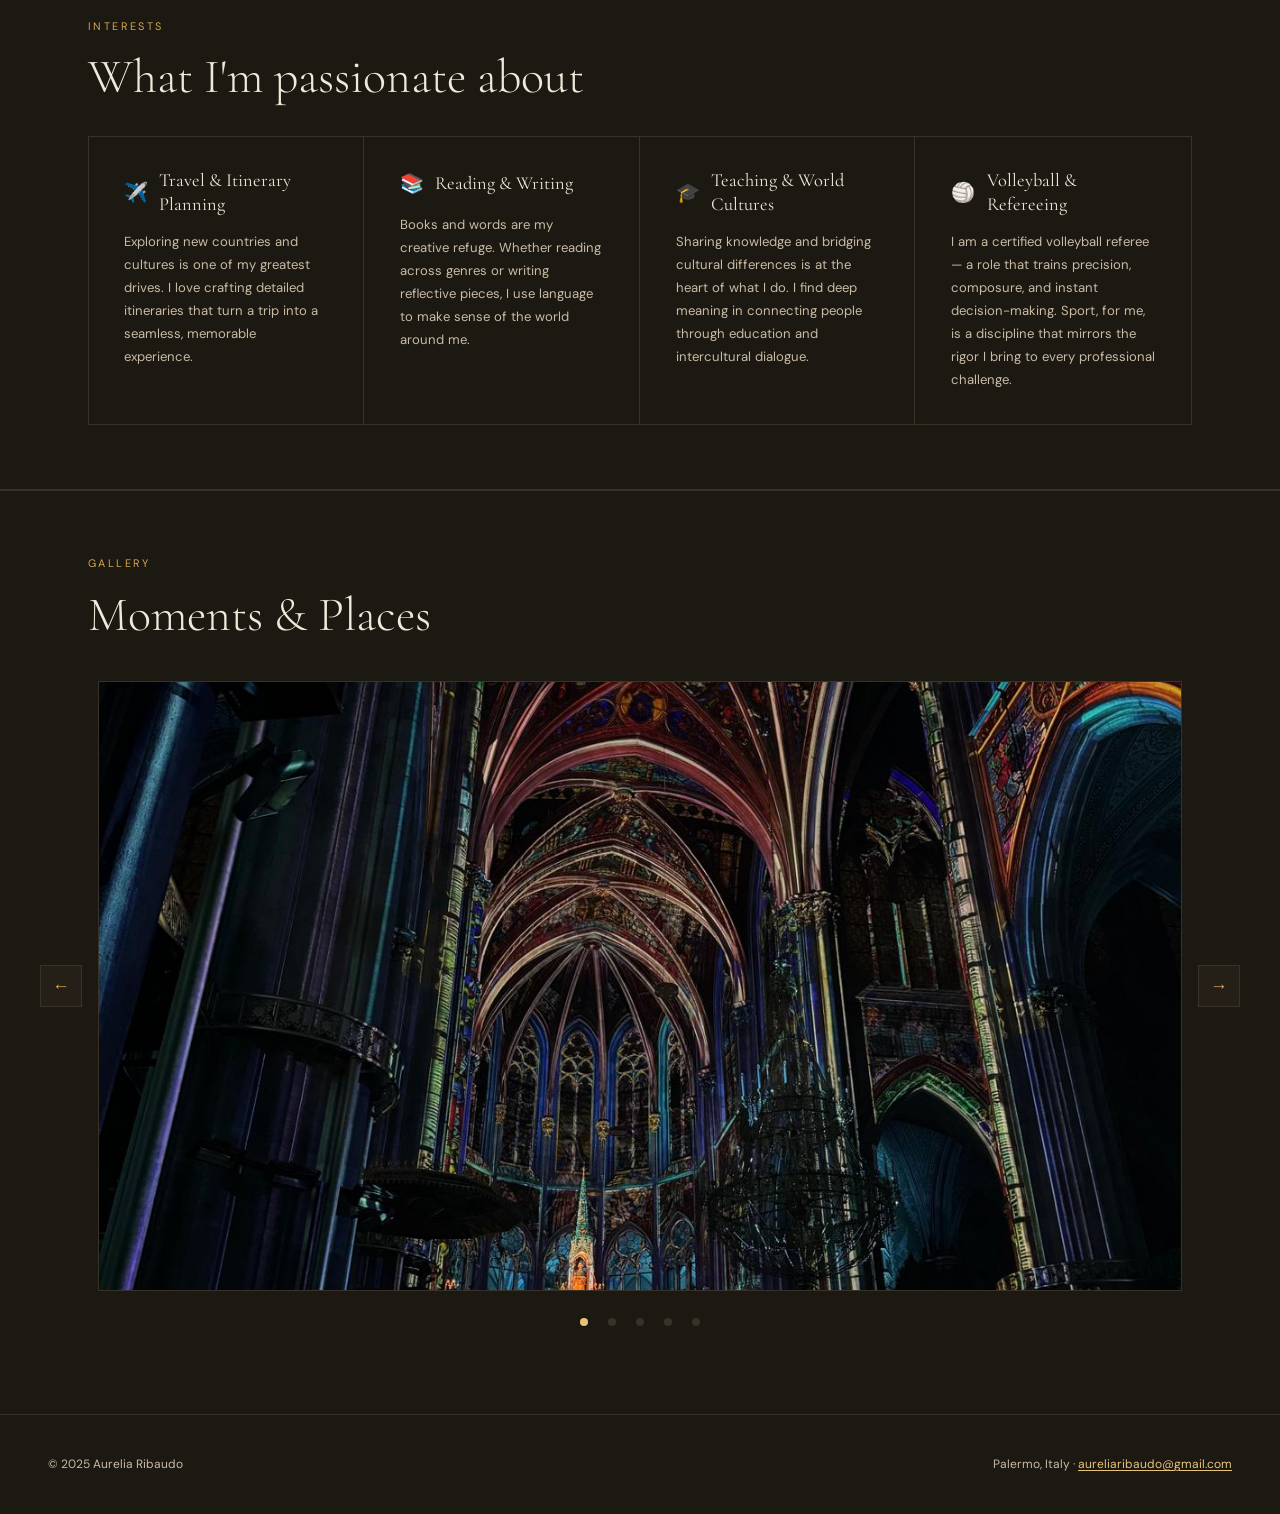
==== commit bd4a57bb: "Add files via upload" ====
--- a/about.html
+++ b/about.html
@@ -48,7 +48,7 @@
       <div class="cv-download-card">
         <div class="cv-info">
           <p>Curriculum Vitae</p>
-          <p>PDF · Updated 2025</p>
+          <p>PDF · Updated 2026</p>
         </div>
         <a href="images/cvaurepdf.pdf" download class="btn-dl">
           ↓ Download CV<span class="sr-only"> PDF</span>
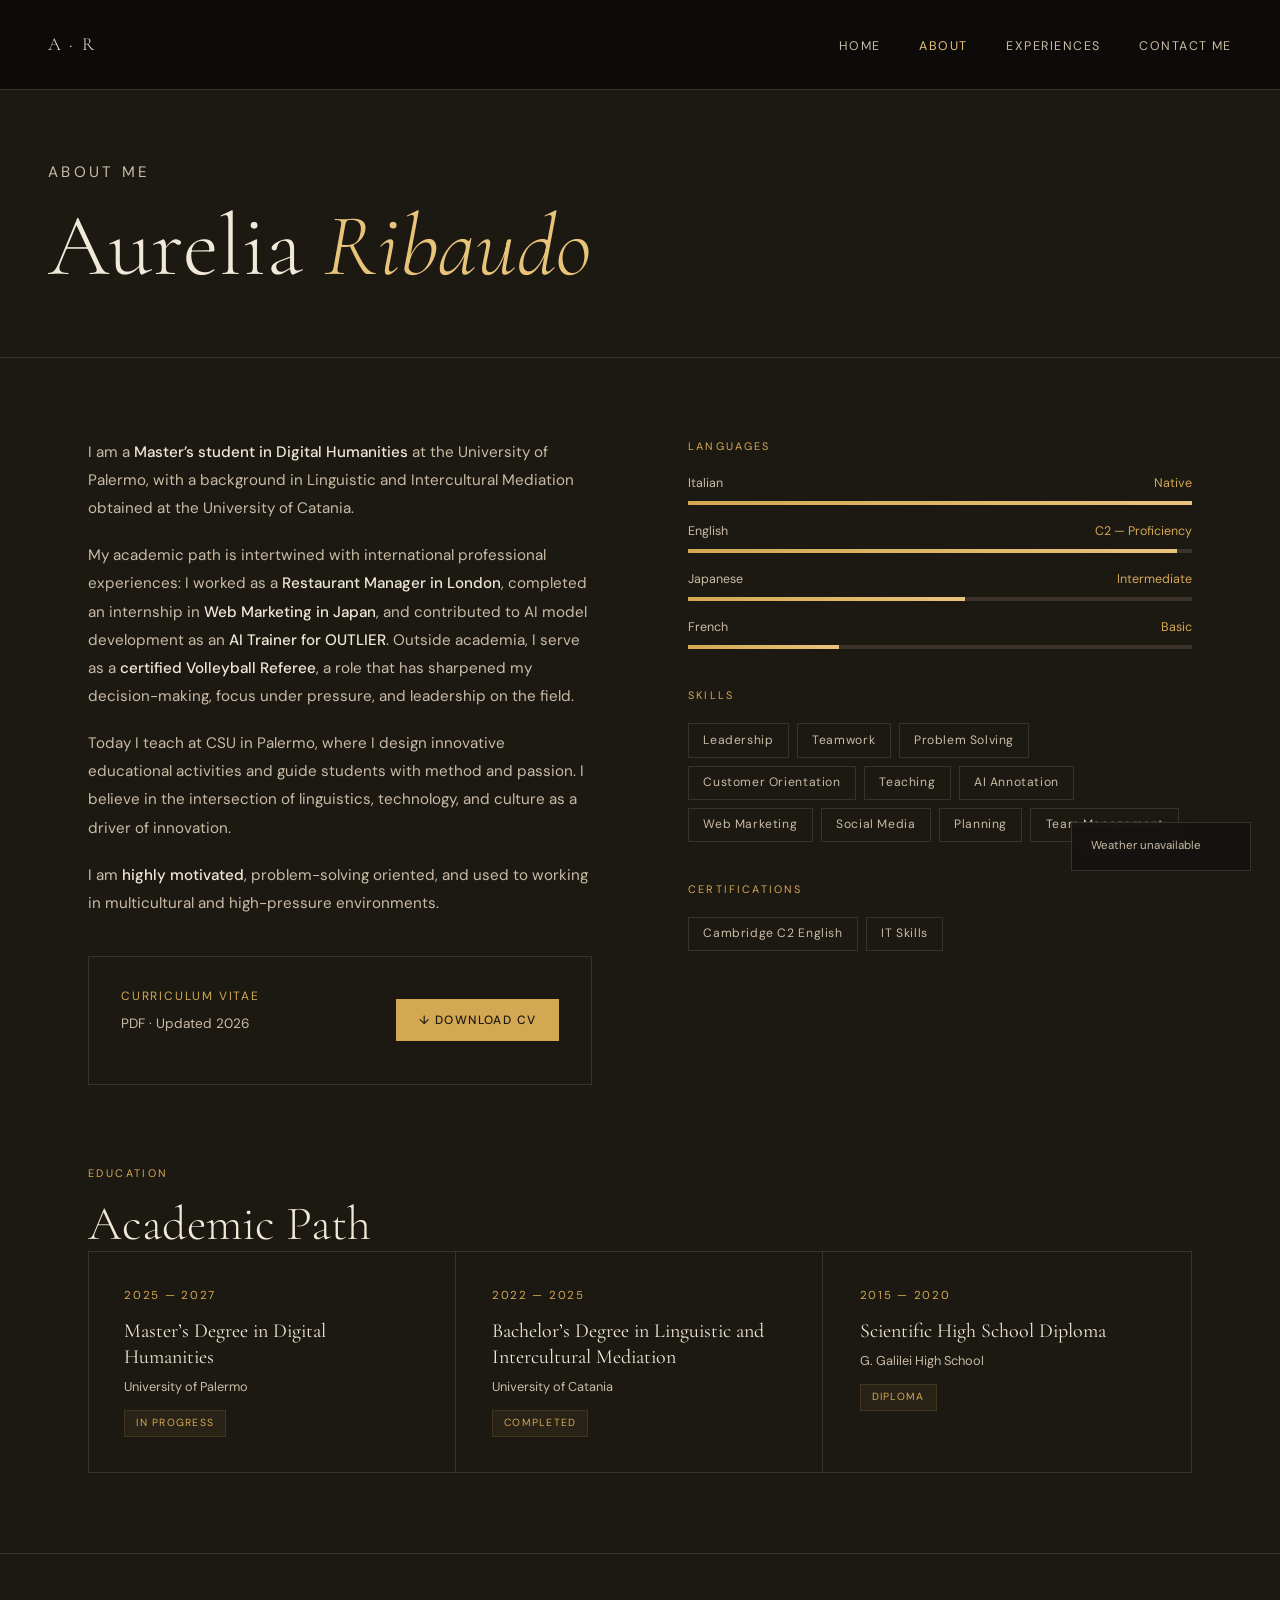
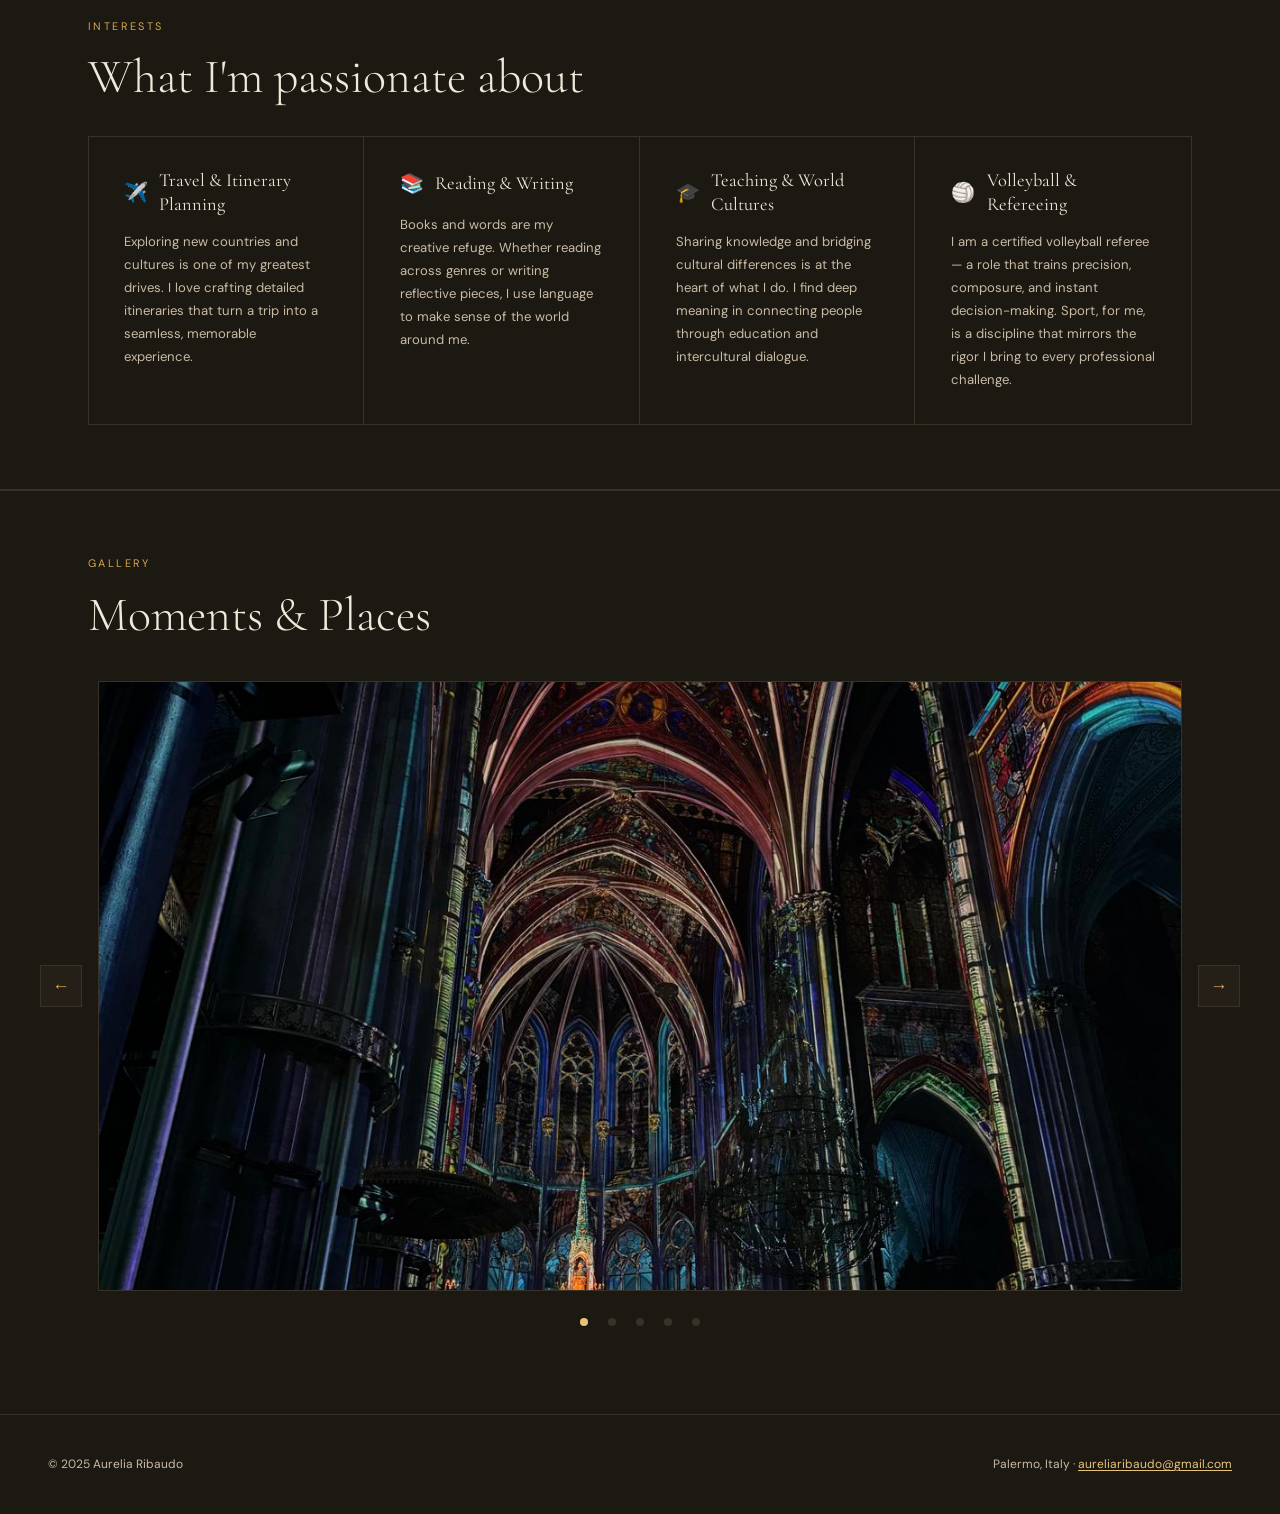
==== commit d232dc86: "Add files via upload" ====
--- a/about.html
+++ b/about.html
@@ -9,25 +9,31 @@
   <link href="https://fonts.googleapis.com/css2?family=Cormorant+Garamond:ital,wght@0,300;0,400;0,600;1,300;1,400&family=DM+Sans:wght@300;400;500&display=swap" rel="stylesheet">
   <link rel="stylesheet" href="css/global.css">
   <link rel="stylesheet" href="css/about.css">
+  <!-- Privacy-friendly analytics by Plausible -->
+  <script async src="https://plausible.io/js/pa-ynJrU2g9tJobPeS5Tlt5-.js"></script>
+  <script>
+    window.plausible=window.plausible||function(){(plausible.q=plausible.q||[]).push(arguments)},plausible.init=plausible.init||function(i){plausible.o=i||{}};
+    plausible.init()
+  </script>
+
 </head>
 <body>
-<a class="skip-link" href="#main-content">Skip to main content</a>
 
 <!-- NAV -->
-<nav id="main-nav" class="solid" aria-label="Main navigation">
-  <a href="index.html" class="nav-logo">A · R<span class="sr-only">, Aurelia Ribaudo home page</span></a>
+<nav id="main-nav" class="solid">
+  <a href="index.html" class="nav-logo">A · R</a>
   <ul class="nav-links">
     <li><a href="index.html">Home</a></li>
-    <li><a href="about.html" class="active" aria-current="page">About</a></li>
+    <li><a href="about.html" class="active">About</a></li>
     <li><a href="projects.html">Experiences</a></li>
     <li><a href="contact.html">Contact Me</a></li>
   </ul>
 </nav>
 
 <!-- WEATHER WIDGET -->
-<div id="weather-widget" role="status" aria-live="polite" aria-atomic="true" aria-label="Current weather"></div>
-
-<main id="main-content" tabindex="-1">
+<div id="weather-widget"></div>
+
+<main id="main-content">
 
 <!-- PAGE HEADER -->
 <div class="page-header">
@@ -51,7 +57,7 @@
           <p>PDF · Updated 2026</p>
         </div>
         <a href="images/cvaurepdf.pdf" download class="btn-dl">
-          ↓ Download CV<span class="sr-only"> PDF</span>
+          ↓ Download CV
         </a>
       </div>
     </div>
@@ -62,19 +68,19 @@
         <p class="skill-group-label">Languages</p>
         <div class="skill-bar-item">
           <div class="skill-bar-label"><span>Italian</span><span>Native</span></div>
-          <progress class="skill-bar-track" value="100" max="100" aria-label="Italian language proficiency: Native">100%</progress>
+          <progress class="skill-bar-track" value="100" max="100">100%</progress>
         </div>
         <div class="skill-bar-item">
           <div class="skill-bar-label"><span>English</span><span>C2 — Proficiency</span></div>
-          <progress class="skill-bar-track" value="97" max="100" aria-label="English language proficiency: C2 Proficiency">97%</progress>
+          <progress class="skill-bar-track" value="97" max="100">97%</progress>
         </div>
         <div class="skill-bar-item">
           <div class="skill-bar-label"><span>Japanese</span><span>Intermediate</span></div>
-          <progress class="skill-bar-track" value="55" max="100" aria-label="Japanese language proficiency: Intermediate">55%</progress>
+          <progress class="skill-bar-track" value="55" max="100">55%</progress>
         </div>
         <div class="skill-bar-item">
           <div class="skill-bar-label"><span>French</span><span>Basic</span></div>
-          <progress class="skill-bar-track" value="30" max="100" aria-label="French language proficiency: Basic">30%</progress>
+          <progress class="skill-bar-track" value="30" max="100">30%</progress>
         </div>
       </div>
 
@@ -140,7 +146,7 @@
 
       <div class="interest-card">
         <div class="interest-card-header">
-          <span class="interest-icon" aria-hidden="true">✈️</span>
+          <span class="interest-icon">✈️</span>
           <h3 class="interest-card-title">Travel &amp; Itinerary Planning</h3>
         </div>
         <p class="interest-card-desc">Exploring new countries and cultures is one of my greatest drives. I love crafting detailed itineraries that turn a trip into a seamless, memorable experience.</p>
@@ -148,7 +154,7 @@
 
       <div class="interest-card">
         <div class="interest-card-header">
-          <span class="interest-icon" aria-hidden="true">📚</span>
+          <span class="interest-icon">📚</span>
           <h3 class="interest-card-title">Reading &amp; Writing</h3>
         </div>
         <p class="interest-card-desc">Books and words are my creative refuge. Whether reading across genres or writing reflective pieces, I use language to make sense of the world around me.</p>
@@ -156,7 +162,7 @@
 
       <div class="interest-card">
         <div class="interest-card-header">
-          <span class="interest-icon" aria-hidden="true">🎓</span>
+          <span class="interest-icon">🎓</span>
           <h3 class="interest-card-title">Teaching &amp; World Cultures</h3>
         </div>
         <p class="interest-card-desc">Sharing knowledge and bridging cultural differences is at the heart of what I do. I find deep meaning in connecting people through education and intercultural dialogue.</p>
@@ -164,7 +170,7 @@
       <div class="interest-card">
 
       <div class="interest-card-header">
-        <span class="interest-icon" aria-hidden="true">🏐</span>
+        <span class="interest-icon">🏐</span>
         <h3 class="interest-card-title">Volleyball &amp; Refereeing</h3>
       </div>
       <p class="interest-card-desc">I am a certified volleyball referee — a role that trains precision, composure, and instant decision-making. Sport, for me, is a discipline that mirrors the rigor I bring to every professional challenge.</p>
@@ -181,17 +187,17 @@
     <h2 class="section-title section-title-sm">Moments &amp; Places</h2>
   </div>
  <div class="gallery-track-wrapper">
-  <button class="gallery-arrow left" id="galleryPrev" type="button" aria-label="Previous gallery image">&#8592;</button>
-  <section class="gallery-track" id="galleryTrack" aria-label="Gallery: moments and places" aria-live="polite">
-    <div class="gallery-slide"><img src="images/img1.jpeg" alt="Illuminated Gothic church interior with vaulted ceiling and stained glass"></div>
-    <div class="gallery-slide"><img src="images/img2.jpeg" alt="City view through large palace windows overlooking gardens"></div>
-    <div class="gallery-slide"><img src="images/img3.jpeg" alt="Historic palace facade with green domes and a horse carriage"></div>
-    <div class="gallery-slide"><img src="images/img4.jpeg" alt="Two red mugs at a Christmas market with a decorated tree in the background"></div>
-    <div class="gallery-slide"><img src="images/img5.jpeg" alt="Breakfast with croissant and coffee in front of a Christmas tree"></div>
+  <button class="gallery-arrow left" id="galleryPrev" type="button">&#8592;</button>
+  <section class="gallery-track" id="galleryTrack">
+    <div class="gallery-slide"><img src="images/img1.jpeg"></div>
+    <div class="gallery-slide"><img src="images/img2.jpeg"></div>
+    <div class="gallery-slide"><img src="images/img3.jpeg"></div>
+    <div class="gallery-slide"><img src="images/img4.jpeg"></div>
+    <div class="gallery-slide"><img src="images/img5.jpeg"></div>
   </section>
-  <button class="gallery-arrow right" id="galleryNext" type="button" aria-label="Next gallery image">&#8594;</button>
-</div>
-<div class="gallery-dots" role="group" aria-label="Choose gallery image"></div>
+  <button class="gallery-arrow right" id="galleryNext" type="button">&#8594;</button>
+</div>
+<div class="gallery-dots"></div>
 </div>
 
 </main>
--- a/css/global.css
+++ b/css/global.css
@@ -22,35 +22,6 @@
   font-weight: 400;
   line-height: 1.6;
   overflow-x: hidden;
-}
-
-.skip-link {
-  position: fixed;
-  top: .75rem;
-  left: .75rem;
-  z-index: 1000;
-  transform: translateY(-160%);
-  background: var(--cream);
-  color: var(--bg);
-  padding: .75rem 1rem;
-  font-size: .85rem;
-  font-weight: 600;
-  text-decoration: none;
-  transition: transform .2s ease;
-}
-
-.skip-link:focus-visible { transform: translateY(0); }
-
-.sr-only {
-  position: absolute;
-  width: 1px;
-  height: 1px;
-  padding: 0;
-  margin: -1px;
-  overflow: hidden;
-  clip: rect(0, 0, 0, 0);
-  white-space: nowrap;
-  border: 0;
 }
 
 .delay-short { transition-delay: .15s; }
@@ -98,7 +69,7 @@
   font-size: .78rem; letter-spacing: .12em; text-transform: uppercase;
   transition: color .3s;
 }
-.nav-links a:hover, .nav-links a.active, .nav-links a[aria-current="page"] { color: var(--gold-light); }
+.nav-links a:hover, .nav-links a.active { color: var(--gold-light); }
 
 /* ── PAGE HEADER ── */
 .page-header {
--- a/css/about.css
+++ b/css/about.css
@@ -233,7 +233,7 @@
   background: var(--border);
   transform: translate(-50%, -50%);
 }
-.gallery-dot.active::before, .gallery-dot[aria-current="true"]::before { background: var(--gold-light); }
+.gallery-dot.active::before { background: var(--gold-light); }
 
 @media (max-width: 768px) {
   .gallery-inner  { padding: 0 1.5rem; }
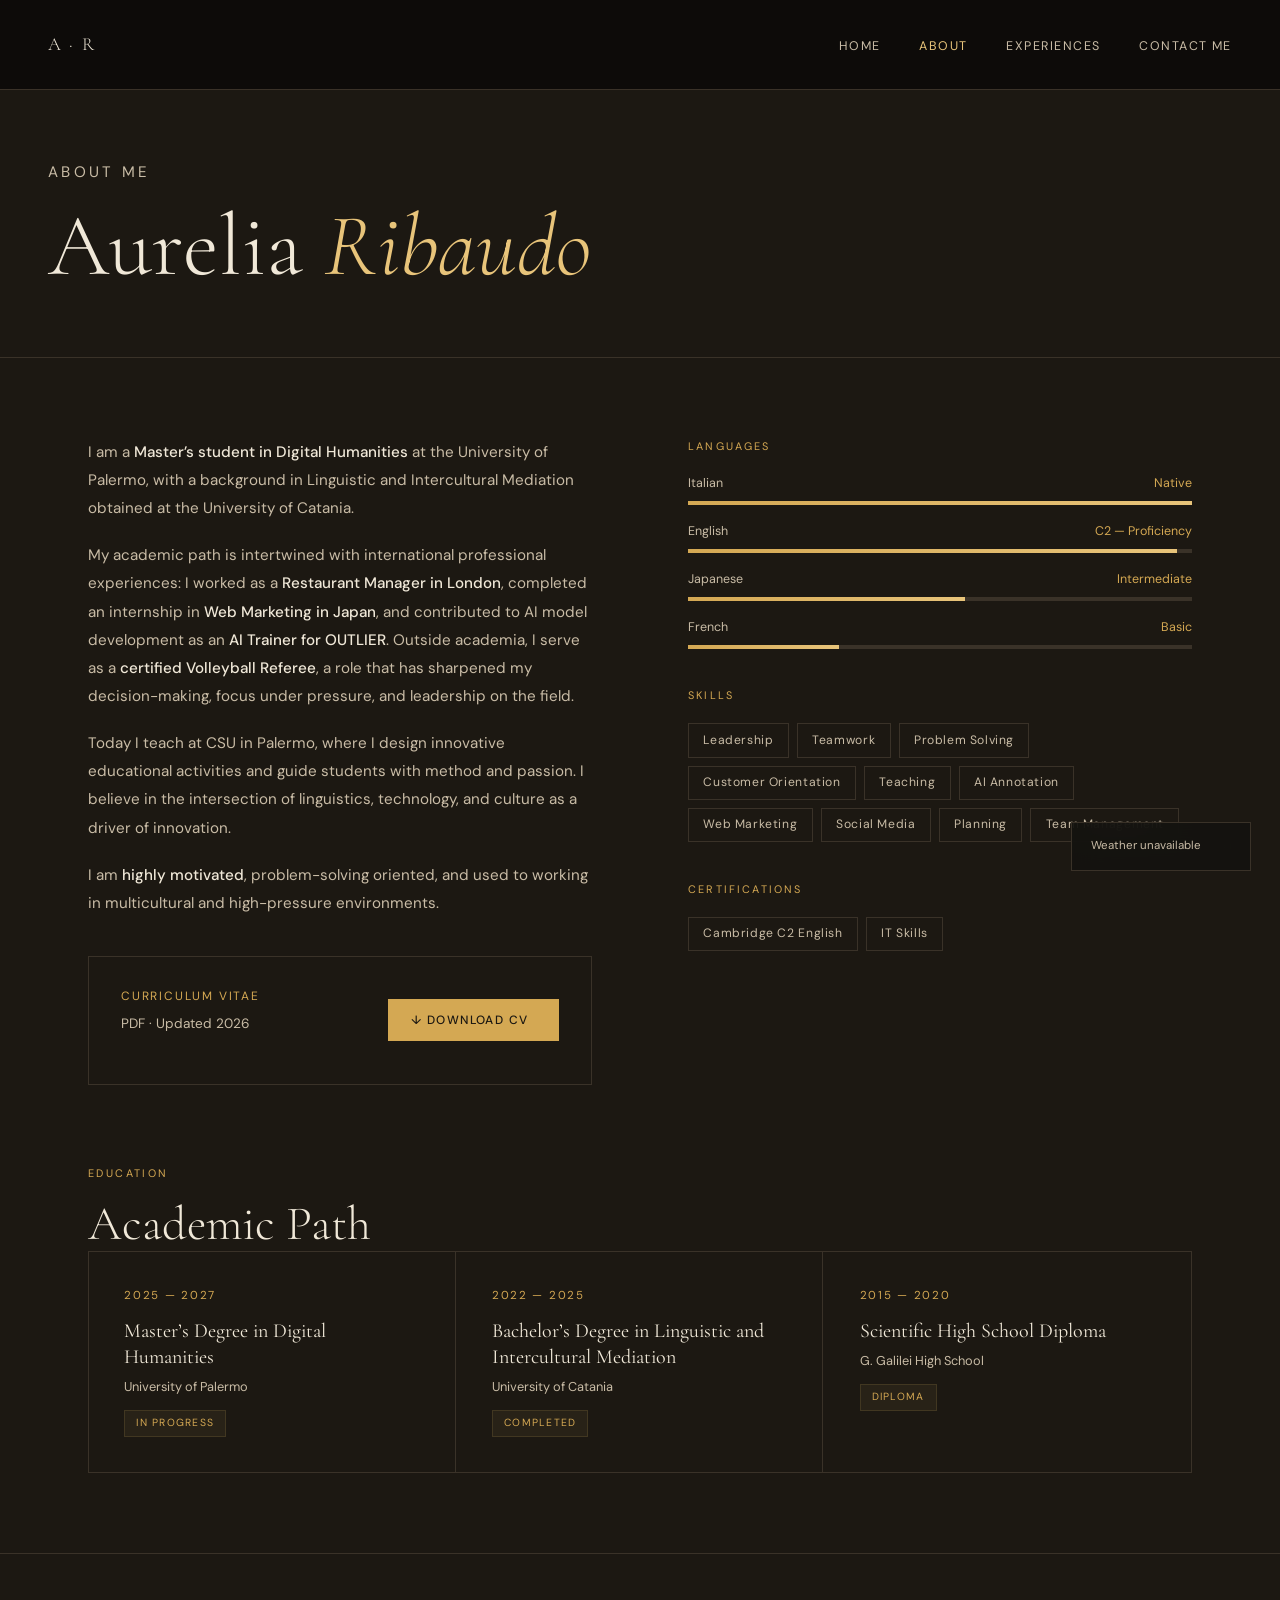
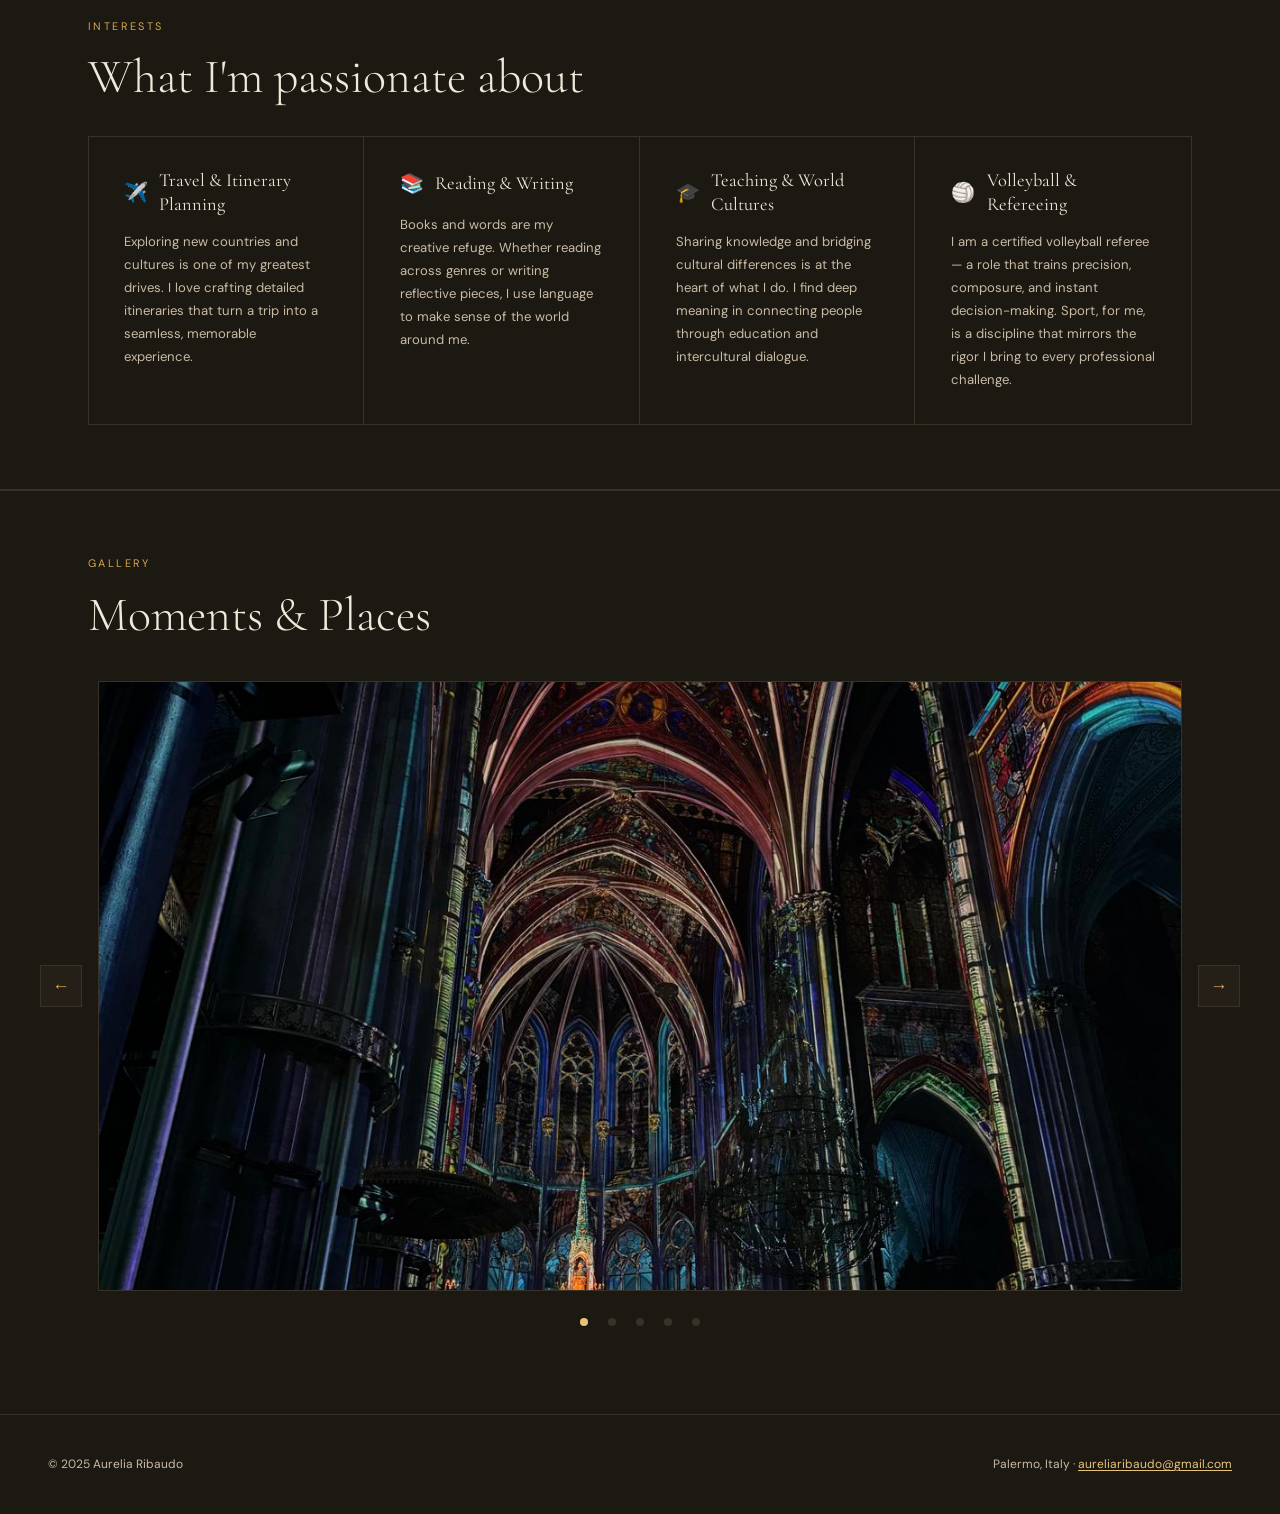
==== commit 28a1b63f: "Add files via upload" ====
--- a/about.html
+++ b/about.html
@@ -18,22 +18,23 @@
 
 </head>
 <body>
+<a class="skip-link" href="#main-content">Skip to main content</a>
 
 <!-- NAV -->
-<nav id="main-nav" class="solid">
-  <a href="index.html" class="nav-logo">A · R</a>
+<nav id="main-nav" class="solid" aria-label="Main navigation">
+  <a href="index.html" class="nav-logo">A · R<span class="sr-only">, Aurelia Ribaudo home page</span></a>
   <ul class="nav-links">
     <li><a href="index.html">Home</a></li>
-    <li><a href="about.html" class="active">About</a></li>
+    <li><a href="about.html" class="active" aria-current="page">About</a></li>
     <li><a href="projects.html">Experiences</a></li>
     <li><a href="contact.html">Contact Me</a></li>
   </ul>
 </nav>
 
 <!-- WEATHER WIDGET -->
-<div id="weather-widget"></div>
-
-<main id="main-content">
+<div id="weather-widget" role="status" aria-live="polite" aria-atomic="true" aria-label="Current weather"></div>
+
+<main id="main-content" tabindex="-1">
 
 <!-- PAGE HEADER -->
 <div class="page-header">
@@ -57,7 +58,7 @@
           <p>PDF · Updated 2026</p>
         </div>
         <a href="images/cvaurepdf.pdf" download class="btn-dl">
-          ↓ Download CV
+          ↓ Download CV<span class="sr-only"> PDF</span>
         </a>
       </div>
     </div>
@@ -68,19 +69,19 @@
         <p class="skill-group-label">Languages</p>
         <div class="skill-bar-item">
           <div class="skill-bar-label"><span>Italian</span><span>Native</span></div>
-          <progress class="skill-bar-track" value="100" max="100">100%</progress>
+          <progress class="skill-bar-track" value="100" max="100" aria-label="Italian language proficiency: Native">100%</progress>
         </div>
         <div class="skill-bar-item">
           <div class="skill-bar-label"><span>English</span><span>C2 — Proficiency</span></div>
-          <progress class="skill-bar-track" value="97" max="100">97%</progress>
+          <progress class="skill-bar-track" value="97" max="100" aria-label="English language proficiency: C2 Proficiency">97%</progress>
         </div>
         <div class="skill-bar-item">
           <div class="skill-bar-label"><span>Japanese</span><span>Intermediate</span></div>
-          <progress class="skill-bar-track" value="55" max="100">55%</progress>
+          <progress class="skill-bar-track" value="55" max="100" aria-label="Japanese language proficiency: Intermediate">55%</progress>
         </div>
         <div class="skill-bar-item">
           <div class="skill-bar-label"><span>French</span><span>Basic</span></div>
-          <progress class="skill-bar-track" value="30" max="100">30%</progress>
+          <progress class="skill-bar-track" value="30" max="100" aria-label="French language proficiency: Basic">30%</progress>
         </div>
       </div>
 
@@ -146,7 +147,7 @@
 
       <div class="interest-card">
         <div class="interest-card-header">
-          <span class="interest-icon">✈️</span>
+          <span class="interest-icon" aria-hidden="true">✈️</span>
           <h3 class="interest-card-title">Travel &amp; Itinerary Planning</h3>
         </div>
         <p class="interest-card-desc">Exploring new countries and cultures is one of my greatest drives. I love crafting detailed itineraries that turn a trip into a seamless, memorable experience.</p>
@@ -154,7 +155,7 @@
 
       <div class="interest-card">
         <div class="interest-card-header">
-          <span class="interest-icon">📚</span>
+          <span class="interest-icon" aria-hidden="true">📚</span>
           <h3 class="interest-card-title">Reading &amp; Writing</h3>
         </div>
         <p class="interest-card-desc">Books and words are my creative refuge. Whether reading across genres or writing reflective pieces, I use language to make sense of the world around me.</p>
@@ -162,7 +163,7 @@
 
       <div class="interest-card">
         <div class="interest-card-header">
-          <span class="interest-icon">🎓</span>
+          <span class="interest-icon" aria-hidden="true">🎓</span>
           <h3 class="interest-card-title">Teaching &amp; World Cultures</h3>
         </div>
         <p class="interest-card-desc">Sharing knowledge and bridging cultural differences is at the heart of what I do. I find deep meaning in connecting people through education and intercultural dialogue.</p>
@@ -170,7 +171,7 @@
       <div class="interest-card">
 
       <div class="interest-card-header">
-        <span class="interest-icon">🏐</span>
+        <span class="interest-icon" aria-hidden="true">🏐</span>
         <h3 class="interest-card-title">Volleyball &amp; Refereeing</h3>
       </div>
       <p class="interest-card-desc">I am a certified volleyball referee — a role that trains precision, composure, and instant decision-making. Sport, for me, is a discipline that mirrors the rigor I bring to every professional challenge.</p>
@@ -187,17 +188,17 @@
     <h2 class="section-title section-title-sm">Moments &amp; Places</h2>
   </div>
  <div class="gallery-track-wrapper">
-  <button class="gallery-arrow left" id="galleryPrev" type="button">&#8592;</button>
-  <section class="gallery-track" id="galleryTrack">
-    <div class="gallery-slide"><img src="images/img1.jpeg"></div>
-    <div class="gallery-slide"><img src="images/img2.jpeg"></div>
-    <div class="gallery-slide"><img src="images/img3.jpeg"></div>
-    <div class="gallery-slide"><img src="images/img4.jpeg"></div>
-    <div class="gallery-slide"><img src="images/img5.jpeg"></div>
+  <button class="gallery-arrow left" id="galleryPrev" type="button" aria-label="Previous gallery image">&#8592;</button>
+  <section class="gallery-track" id="galleryTrack" aria-label="Gallery: moments and places" aria-live="polite">
+    <div class="gallery-slide"><img src="images/img1.jpeg" alt="Illuminated Gothic church interior with vaulted ceiling and stained glass"></div>
+    <div class="gallery-slide"><img src="images/img2.jpeg" alt="City view through large palace windows overlooking gardens"></div>
+    <div class="gallery-slide"><img src="images/img3.jpeg" alt="Historic palace facade with green domes and a horse carriage"></div>
+    <div class="gallery-slide"><img src="images/img4.jpeg" alt="Two red mugs at a Christmas market with a decorated tree in the background"></div>
+    <div class="gallery-slide"><img src="images/img5.jpeg" alt="Breakfast with croissant and coffee in front of a Christmas tree"></div>
   </section>
-  <button class="gallery-arrow right" id="galleryNext" type="button">&#8594;</button>
-</div>
-<div class="gallery-dots"></div>
+  <button class="gallery-arrow right" id="galleryNext" type="button" aria-label="Next gallery image">&#8594;</button>
+</div>
+<div class="gallery-dots" role="group" aria-label="Choose gallery image"></div>
 </div>
 
 </main>
--- a/css/global.css
+++ b/css/global.css
@@ -24,6 +24,35 @@
   overflow-x: hidden;
 }
 
+.skip-link {
+  position: fixed;
+  top: .75rem;
+  left: .75rem;
+  z-index: 1000;
+  transform: translateY(-160%);
+  background: var(--cream);
+  color: var(--bg);
+  padding: .75rem 1rem;
+  font-size: .85rem;
+  font-weight: 600;
+  text-decoration: none;
+  transition: transform .2s ease;
+}
+
+.skip-link:focus-visible { transform: translateY(0); }
+
+.sr-only {
+  position: absolute;
+  width: 1px;
+  height: 1px;
+  padding: 0;
+  margin: -1px;
+  overflow: hidden;
+  clip: rect(0, 0, 0, 0);
+  white-space: nowrap;
+  border: 0;
+}
+
 .delay-short { transition-delay: .15s; }
 
 .section-title-sm { font-size: 1.8rem; }
@@ -69,7 +98,7 @@
   font-size: .78rem; letter-spacing: .12em; text-transform: uppercase;
   transition: color .3s;
 }
-.nav-links a:hover, .nav-links a.active { color: var(--gold-light); }
+.nav-links a:hover, .nav-links a.active, .nav-links a[aria-current="page"] { color: var(--gold-light); }
 
 /* ── PAGE HEADER ── */
 .page-header {
--- a/css/about.css
+++ b/css/about.css
@@ -233,7 +233,7 @@
   background: var(--border);
   transform: translate(-50%, -50%);
 }
-.gallery-dot.active::before { background: var(--gold-light); }
+.gallery-dot.active::before, .gallery-dot[aria-current="true"]::before { background: var(--gold-light); }
 
 @media (max-width: 768px) {
   .gallery-inner  { padding: 0 1.5rem; }
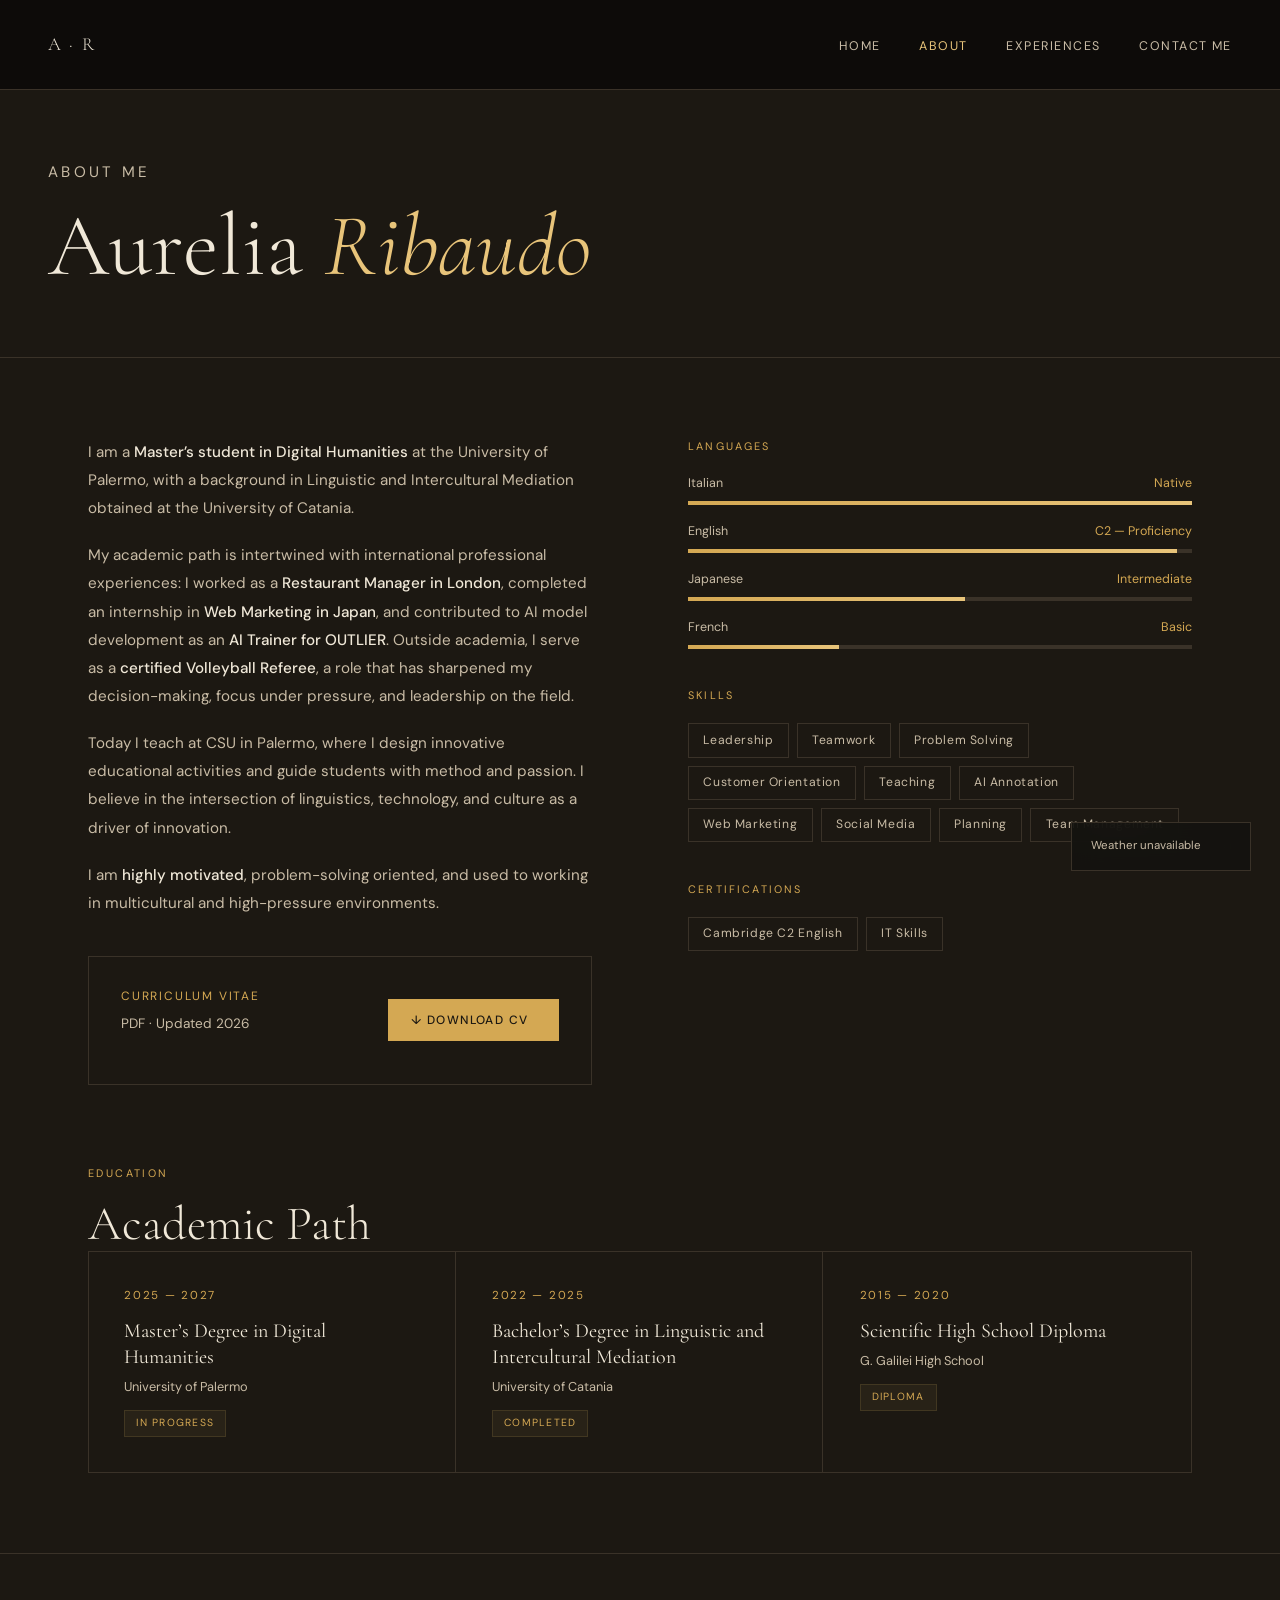
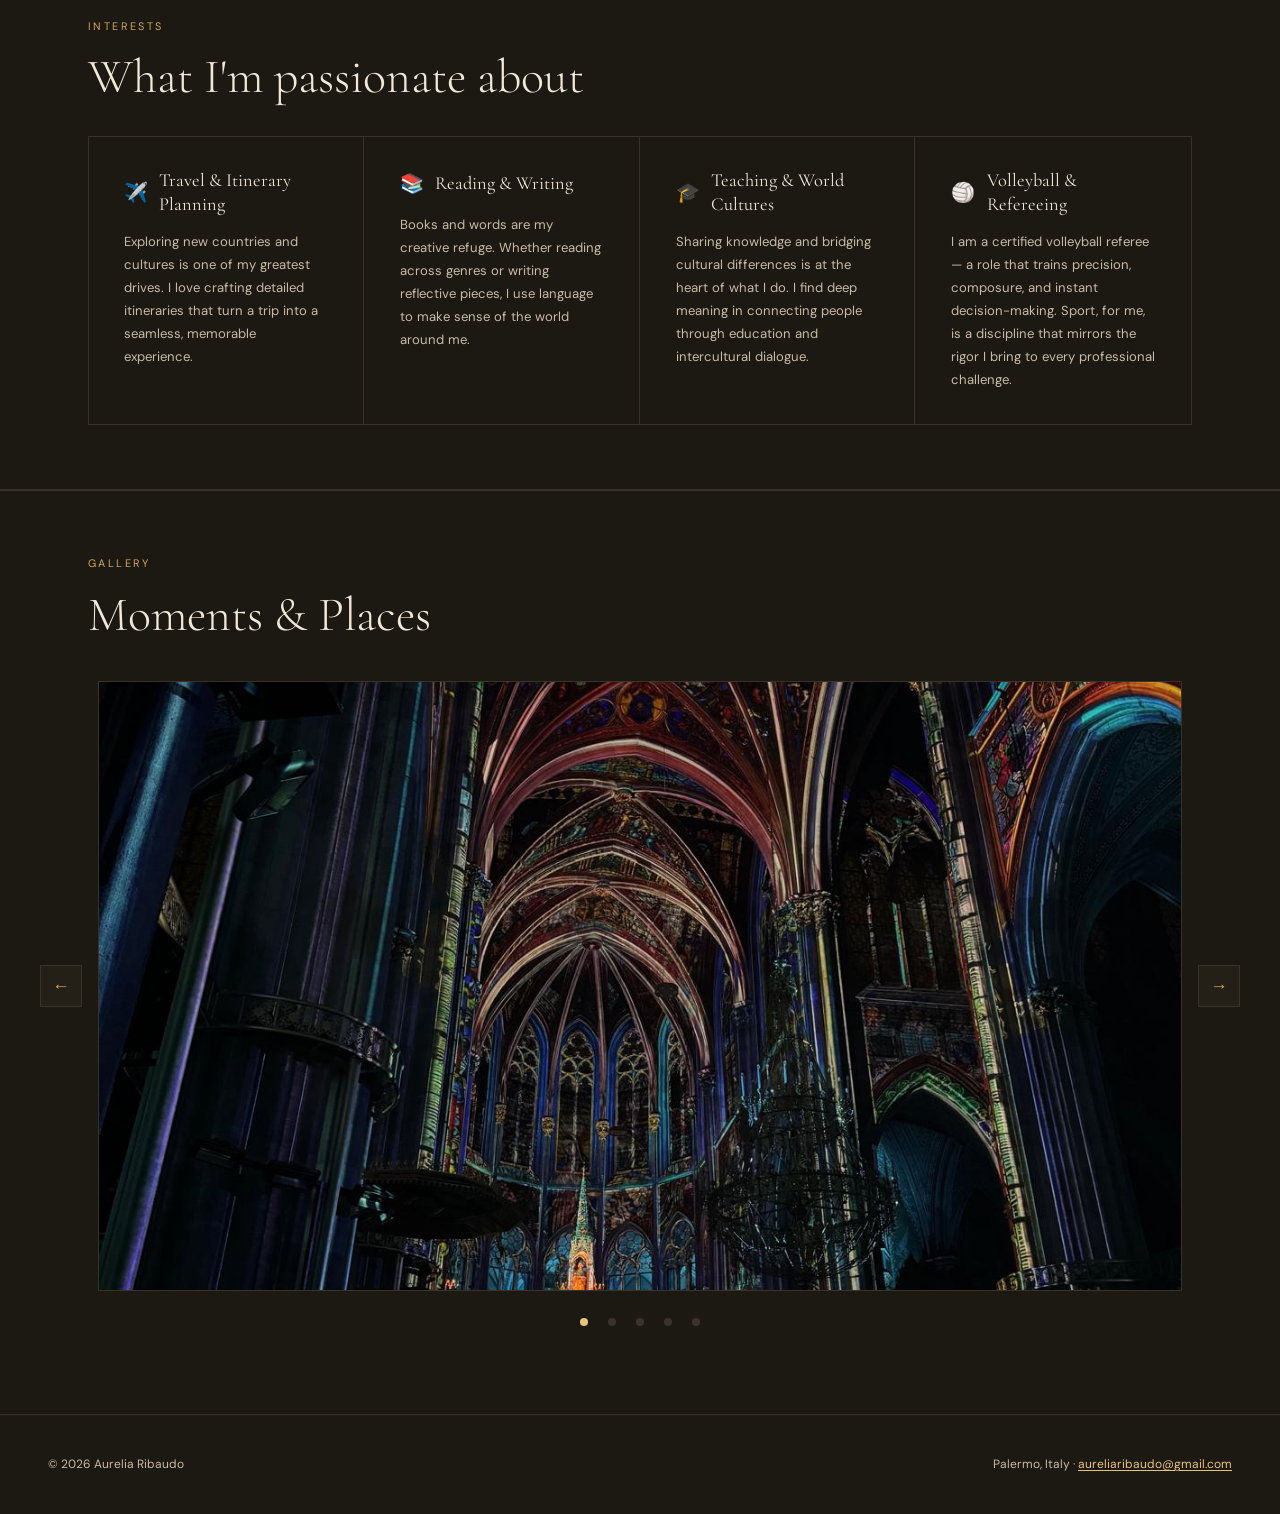
==== commit ee09df1c: "Add files via upload" ====
--- a/about.html
+++ b/about.html
@@ -205,7 +205,7 @@
 
 <!-- FOOTER -->
 <footer>
-  <span>© 2025 Aurelia Ribaudo</span>
+  <span>© 2026 Aurelia Ribaudo</span>
   <span>Palermo, Italy · <a href="mailto:aureliaribaudo@gmail.com">aureliaribaudo@gmail.com</a></span>
 </footer>
 
